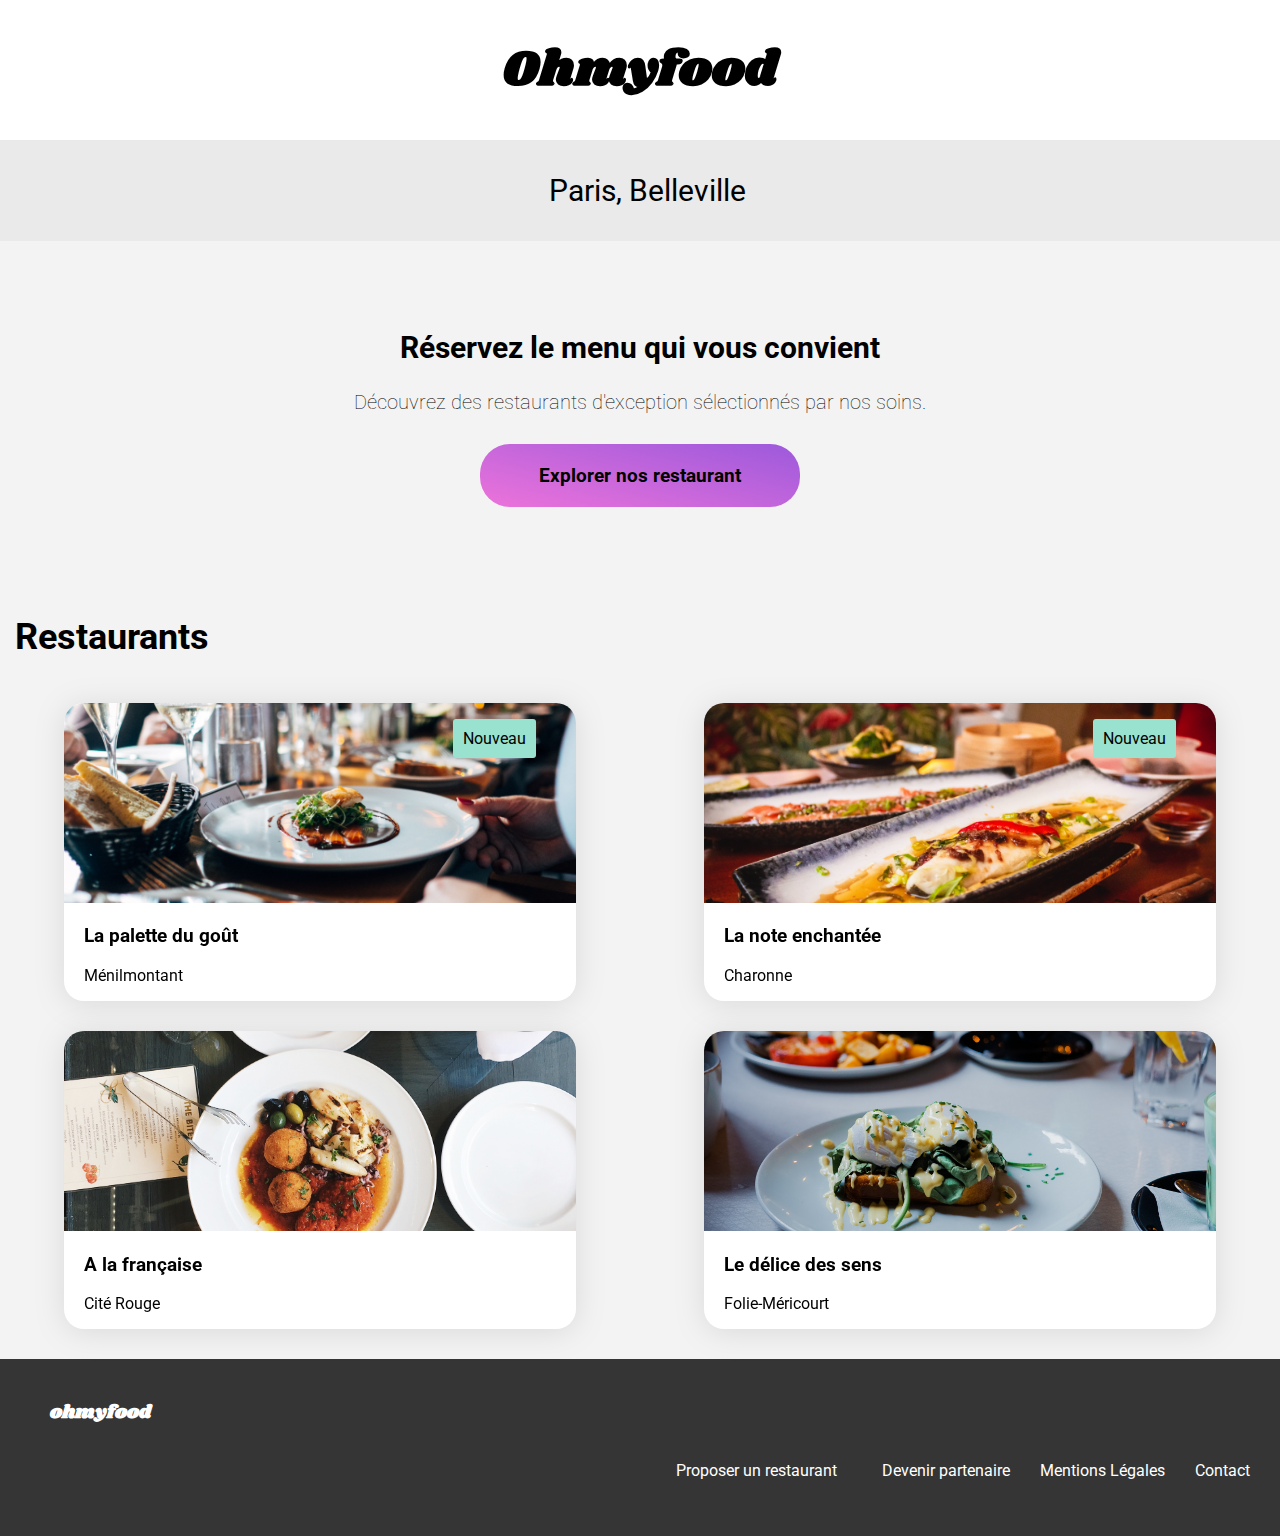
==== index.html @ 59161b6d "Add files via upload" ====
<!DOCTYPE html>
<html lang="en">
<head>
    <meta charset="UTF-8">
    <meta name="viewport" content="width=device-width, initial-scale=1.0">
    <link rel="preconnect" href="https://fonts.googleapis.com">
    <link rel="preconnect" href="https://fonts.gstatic.com" crossorigin>
    <link href="https://fonts.googleapis.com/css2?family=Roboto:ital,wght@0,100;0,300;0,400;0,500;0,700;0,900;1,100;1,300;1,400;1,500;1,700;1,900&display=swap" rel="stylesheet">
    <link rel="stylesheet" href="https://cdnjs.cloudflare.com/ajax/libs/font-awesome/6.5.1/css/all.min.css" integrity="sha512-DTOQO9RWCH3ppGqcWaEA1BIZOC6xxalwEsw9c2QQeAIftl+Vegovlnee1c9QX4TctnWMn13TZye+giMm8e2LwA==" crossorigin="anonymous" referrerpolicy="no-referrer">
    <link rel="stylesheet" href="style.css">
    <title>Ohmyfood</title>
</head>
<body>
    <header>
        
       <a href="#"><h1 class="logo">0hmyfood</h1></a>

        <div class="localisation">
            <p><i class="fa-solid fa-location-dot"></i>Paris, Belleville</p>
        </div>
    </header>

    <main>
        <nav>
            <h2 class="menu__title">Réservez le menu qui vous convient</h2>
            <p class="menu__sous-titre">Découvrez des restaurants d'exception sélectionnés par nos soins.</p>
            <a href="#"><div class="explorer"><a href="">Explorer nos restaurant</div></a>
        </nav>

       <!--  <section class="fonction">

            <div class="fonction__title">
                <h2>Fonctionnement</h2>
            </div>

            <div class="menu__fonction">

            <a href="#">
            <div class="button__fonction">
                <span class="numbers">1</span>
                <div class="icon__fonction"><i class="fa-solid fa-mobile-screen-button"></i></div>
                <div class="fonction__txt">Choisissez un restaurant</div>
            </div>
            </a>
            
            <a href="#">
            <div class="button__fonction">
                <span class="numbers">2</span>
                <span class="icon__fonction"><i class="fa-solid fa-bars"></i></span>
                <div class="fonction__txt">Composez votre menu</div>
            </div>
            </a>
            

            <a href="#">
            <div class="button__fonction">
                <span class="numbers">3</span>
                <div class="icon__fonction"><i class="fa-solid fa-store"></i></div>
                <div class="fonction__txt">Dégustez au restaurant</div>
            </div>
            </a>
            </div>

        </section> -->

        

        <section class="restaurants">
            <div class="resto__bloc">
            <div class="restaurants__title"><h2>Restaurants</h2></div>

            <div class="cards">

                <div class="card__main">
                    <a href="menu_palettes.html">
                    <img src="Images et textes Ohmyfood/images/restaurants/jay-wennington-N_Y88TWmGwA-unsplash.jpg" alt="photo_menu"><p class="new">Nouveau</p>
                
                    <div class="card__txt">
                        <h3>La palette du goût</h3>
                        <p>Ménilmontant</p>
                        <div class="favoris"><a href="#"><i class="fa-regular fa-heart"></i></a></div>
                    </div>
                    </a>
                </div>
            
                <div class="card__main">
                    <a href="menu_note.html">
                    <img src="Images et textes Ohmyfood/images/restaurants/louis-hansel-shotsoflouis-qNBGVyOCY8Q-unsplash.jpg" alt="photo_menu"><p class="new">Nouveau</p>
                
                    <div class="card__txt">
                        <h3>La note enchantée</h3>
                        <p>Charonne</p>
                        <div class="favoris"><a href="#"><i class="fa-regular fa-heart"></i></a></div>
                    </div>
                    </a>
                </div>
                

                <div class="card__main">
                    <a href="menu_fr.html">
                    <img src="Images et textes Ohmyfood/images/restaurants/stil-u2Lp8tXIcjw-unsplash.jpg" alt="photo_menu">
                
                    <div class="card__txt">
                        <h3>A la française</h3>
                        <p>Cité Rouge</p>
                        <div class="favoris"><a href="#"><i class="fa-regular fa-heart"></i></a></div>
                    </div>
                    </a>
                </div>
                

                <div class="card__main">
                    <a href="menu_delice.html">
                    <img src="Images et textes Ohmyfood/images/restaurants/toa-heftiba-DQKerTsQwi0-unsplash.jpg" alt="photo_menu">
                
                    <div class="card__txt">
                        <h3>Le délice des sens</h3>
                        <p>Folie-Méricourt</p>
                        <div class="favoris"><a href="#"><i class="fa-regular fa-heart"></i></a></div>
                    </div>
                    </a>
                
                </div>
                
            </div>
        </div>
        </section>
    </main>

    <footer>
        <div class="ft">
        <div class="logo__footer"><h3>ohmyfood</h3></div>
        <div>

        <div class="footer__txt">
            <p><i class="fa-solid fa-utensils"></i>Proposer un restaurant</p>
            <p><i class="fa-regular fa-handshake"></i>Devenir partenaire</p>
            <p>Mentions Légales</p>
            <p>Contact</p>
        </div>
        </div>
        </div>
    </footer>
    
</body>
</html>
---- style.css ----
/*******General********/
@import url("https://fonts.googleapis.com/css2?family=Roboto:ital,wght@0,100;0,300;0,400;0,500;0,700;0,900;1,100;1,300;1,400;1,500;1,700;1,900&family=Shrikhand&display=swap");
a {
  text-decoration: none;
  color: black;
}

body {
  margin: auto;
  font-family: "Roboto", sans-serif;
  max-width: 1500px;
}

/*******Header********/
.logo {
  text-align: center;
  font-family: "Shrikhand", serif;
  font-size: 50px;
  color: black;
}

.localisation {
  text-align: center;
  padding: 3px;
  background: #EAEAEA;
  font-size: 30px;
  font-family: "Roboto", sans-serif;
}

.localisation i {
  margin-right: 15px;
  font-size: 25px;
}

/*******Main********/
nav {
  background-color: #F3F3F3;
  padding: 5%;
  text-align: center;
}
nav .menu__title {
  font-size: 30px;
}
nav .menu__sous-titre {
  margin-bottom: 30px;
  font-size: 20px;
  font-weight: 100;
}
nav .explorer {
  border-radius: 30px;
  background: linear-gradient(193.33deg, #9356DC -11.44%, #FF79DA 123.93%);
  padding: 20px;
  width: 280px;
  margin: auto;
  color: white;
  font-weight: bold;
  font-size: larger;
}

/*.fonction {
    margin: auto;
    padding-bottom: 5%;
    margin: 0PX 20Px;
}

.fonction__title {
    text-align: start;
    font-size: 24px;
}

.menu__fonction {
    text-align: center;
    display: flex;
    gap: 20px;
    justify-content: center;

}

.button__fonction {
    border-radius: 20px;
    padding: 30px;
    background-color: #F3F3F3;
    margin: 0px 20px;
    box-shadow: 0px 4px 15px 0px #00000026;
    display: flex;
    align-items: center;
}

.icon__fonction {
    margin-right: 20px;
    padding-left: 20px;
    color: rgb(145, 139, 139);
}

.icon__fonction:hover{
    color: $second-color;
}

.fonction__txt {
    font-size: 26px;
    color: black;
    padding: 0px 20px;
    text-wrap: nowrap;
}

.numbers {
    border-radius: 50%;
    background: #9356DC;
    width: 30px;
    height: 30px;
    margin-left: -50px;
    color: $background-color2;
} */
.restaurants {
  background: #F3F3F3;
}
.restaurants .cards {
  display: flex;
  flex-wrap: wrap;
}

.restaurants__title {
  padding: 15px;
  font-size: 24px;
}

.resto_bloc {
  padding: 0px 5%;
}

.new {
  background-color: #99E2D0;
  padding: 10px;
  font-weight: 20px;
  border-radius: 3px;
  position: absolute;
  top: 0px;
  right: 40px;
}

.cards img {
  object-fit: cover;
  height: 200px;
  width: 100%;
  border-top-right-radius: 20px;
  border-top-left-radius: 20px;
}

.card__main {
  background-color: white;
  border-radius: 20px;
  filter: drop-shadow(0px 3px 15px rgba(0, 0, 0, 0.1));
  width: 40%;
  margin: auto;
  margin-bottom: 30px;
}

.card__txt {
  margin-left: 20px;
  display: grid;
  grid-template-columns: 1fr 50px;
}

.favoris {
  margin-top: 40px;
  font-size: 2rem;
}

/*******Footer********/
footer {
  background: #353535;
  padding-top: 10px;
  padding-bottom: 10px;
  color: white;
}

.logo__footer {
  margin-left: 20px;
  width: 60%;
  font-family: "Shrikhand", serif;
}

.footer__txt {
  font-family: "Roboto", sans-serif;
  display: flex;
  justify-content: flex-end;
  gap: 30px;
}

footer i {
  margin-right: 15px;
}

.ft {
  margin: 30px;
}

/**********Pages Menus**********/
.hearder__contain {
  display: flex;
  align-items: center;
  justify-content: space-between;
}

.logo__menus {
  text-align: center;
}

.fa-arrow-left {
  font-size: 50px;
  color: black;
}

.img__background img {
  width: 100%;
  height: 400px;
  object-fit: cover;
}

.menus {
  width: 80%;
  margin: auto;
  background: #F6F6F6;
  border-top-left-radius: 40px;
  border-top-right-radius: 40px;
  transform: translateY(-50px);
}

.first__title {
  padding-top: 20px;
  text-align: center;
  font-family: "Shrikhand", serif;
  text-wrap: nowrap;
}
.first__title .heart {
  margin-left: 20px;
}

.menus__title::after {
  display: block;
  bottom: 20px;
  content: "";
  width: 40px;
  height: 4px;
  background-color: #99E2D0;
}

.menus__title {
  font-weight: 100;
  padding: 0px 10%;
  margin: 20px 0px 25px;
}

.menus__bloc {
  padding: 0px 10%;
  margin-bottom: 50px;
}

.menus__button {
  background: #FFFFFF;
  padding: 0px 10px;
  border-radius: 20px;
  display: flex;
  align-items: center;
  justify-content: space-between;
  margin-bottom: 15px;
  filter: drop-shadow(0px 3px 5px rgba(0, 0, 0, 0.1));
}

.button__txt {
  gap: -5px;
}

.prix {
  margin-left: 10px;
  margin-bottom: -35px;
  font-weight: bold;
}

.command {
  border-radius: 30px;
  background: linear-gradient(193.33deg, #9356DC -11.44%, #FF79DA 123.93%);
  padding: 20px;
  width: 130px;
  margin: auto;
  color: white;
  font-weight: bold;
  font-size: larger;
  text-align: center;
  margin-top: 50px;
}

@media (max-width: 1024px) {
  /*******Header********/
  .localisation i {
    margin-right: 15px;
    font-size: 25px;
  }
  /*******Main********/
  /*.fonction {
      margin: auto;
      padding-bottom: 10%;
      width: 90%;

  }

  .fonction__title {
      text-align: start;
      font-size: 20px;
      padding-bottom: 10px;
  }

  .menu__fonction {
      text-align: center;
      gap: 30px;
      display: flex;
      flex-direction: column;
  }

  .button__fonction {
      border-radius: 20px;
      padding: 20px;
      background-color: #F3F3F3;
      box-shadow: 0px 4px 15px 0px #00000026;
      display: flex;

  }

  .icon__fonction {
      margin-right: 20px;
      padding-left: 20px;
  }

  .fonction__txt {
      font-size: 18px;
      color: black;
      text-wrap: nowrap;
  }

  .numbers {
      border-radius: 50%;
      background: #9356DC;
      width: 30px;
      height: 30px;
      margin-left: -50px;
      color: $background-color2;
  }*/
  /*******Footer********/
}
@media (max-width: 767.98px) {
  /*******Header********/
  .logo {
    text-align: center;
    font-family: "Shrikhand", serif;
    font-size: 40px;
    padding-bottom: 20px;
    color: black;
  }
  .localisation {
    text-align: center;
    padding: 15px;
    background: #EAEAEA;
    filter: drop-shadow(0px 3px 5px rgba(0, 0, 0, 0.1));
    box-shadow: 0px 4px 4px 0px rgba(0, 0, 0, 0.2509803922);
    font-size: larger;
    margin-top: -20px;
    font-family: "Roboto", sans-serif;
  }
  .localisation i {
    margin-right: 10px;
    font-size: 16px;
  }
  /*******Main********/
  main {
    margin: auto;
    font-family: "Roboto", sans-serif;
    background: #F6F6F6;
  }
  nav {
    background-color: #F3F3F3;
    padding: 10%;
    text-align: center;
  }
  nav .menu__title {
    font-size: 30px;
  }
  nav .menu__sous-titre {
    margin-bottom: 30px;
    font-size: 20px;
    font-weight: 100;
  }
  nav .explorer {
    border-radius: 30px;
    background: linear-gradient(193.33deg, #9356DC -11.44%, #FF79DA 123.93%);
    padding: 20px;
    width: 50%;
    margin: auto;
    color: white;
    font-weight: bold;
    font-size: larger;
  }
  /*.fonction {
      margin: auto;
      padding-bottom: 10%;
      width: 90%;

  }

  .fonction__title {
      text-align: start;
      font-size: 24px;
  }

  .menu__fonction {
      text-align: center;
      display: flex;
      flex-direction: column;
      gap: 30px;

  }

  .button__fonction {
      border-radius: 20px;
      padding: 30px;
      background-color: #F3F3F3;
      width: 80%;
      margin: auto;
      box-shadow: 0px 4px 15px 0px #00000026;
      display: flex;
      align-items: center;
  }

  .icon__fonction {
      margin-right: 20px;
      padding-left: 20px;

  }

  .fonction__txt {
      font-size: 23px;
      color: black;
  }

  .numbers {
      border-radius: 50%;
      background: #9356DC;
      width: 30px;
      height: 30px;
      margin-left: -50px;

  }*/
  .restaurants {
    background: #F3F3F3;
  }
  .restaurants__title {
    padding: 15px;
    font-size: 24px;
  }
  .cards img {
    object-fit: cover;
    height: 200px;
    width: 100%;
    border-top-right-radius: 20px;
    border-top-left-radius: 20px;
  }
  .card__main {
    background-color: white;
    border-radius: 20px;
    filter: drop-shadow(0px 3px 15px rgba(0, 0, 0, 0.1));
    width: 90%;
    margin: auto;
    margin-bottom: 30px;
  }
  .card__txt {
    margin-left: 20px;
    display: grid;
    grid-template-columns: 1fr 50px;
  }
  .command {
    padding: 20px;
    width: 100%;
  }
  /*******Footer********/
  footer {
    background: #353535;
    padding-top: 10px;
    padding-bottom: 10px;
    color: white;
  }
  .logo__footer {
    margin-left: 20px;
    width: 60%;
    font-family: "Shrikhand", serif;
  }
  .footer__txt {
    font-family: "Roboto", sans-serif;
    display: flex;
    flex-direction: column;
    gap: inherit;
  }
  footer i {
    margin-right: 15px;
  }
  .ft {
    margin: 30px;
  }
  /**Pages menus version mobile**/
  .hearder__contain {
    display: flex;
    align-items: center;
    justify-content: space-between;
  }
  .logo__menus {
    text-align: center;
  }
  .fa-arrow-left {
    font-size: 50px;
    color: black;
  }
  .img__background img {
    width: 100%;
    height: 400px;
    object-fit: cover;
  }
  .menus {
    width: 100%;
    margin: auto;
    background: #F6F6F6;
    border-top-left-radius: 40px;
    border-top-right-radius: 40px;
    transform: translateY(-50px);
  }
  .first__title {
    padding-top: 20px;
    text-align: center;
    font-family: "Shrikhand", serif;
    text-wrap: nowrap;
  }
  .first__title .heart {
    margin-left: 20px;
  }
  .menus__title::after {
    display: block;
    bottom: 20px;
    content: "";
    width: 40px;
    height: 4px;
    background-color: #99E2D0;
  }
  .menus__title {
    font-weight: 100;
    padding: 0px 10%;
    margin: 20px 0px 25px;
  }
  .menus__bloc {
    padding: 0px 10%;
    margin-bottom: 50px;
  }
  .menus__button {
    background: #FFFFFF;
    padding: 0px 10px;
    border-radius: 20px;
    display: flex;
    align-items: center;
    justify-content: space-between;
    margin-bottom: 15px;
    filter: drop-shadow(0px 3px 5px rgba(0, 0, 0, 0.1));
  }
  .button__txt {
    gap: -5px;
  }
  .prix {
    margin-left: 10px;
    margin-bottom: -35px;
    font-weight: bold;
  }
  .command {
    border-radius: 30px;
    background: linear-gradient(193.33deg, #9356DC -11.44%, #FF79DA 123.93%);
    padding: 20px;
    width: 130px;
    margin: auto;
    color: white;
    font-weight: bold;
    font-size: larger;
    text-align: center;
    margin-top: 50px;
  }
}

/*# sourceMappingURL=style.css.map */
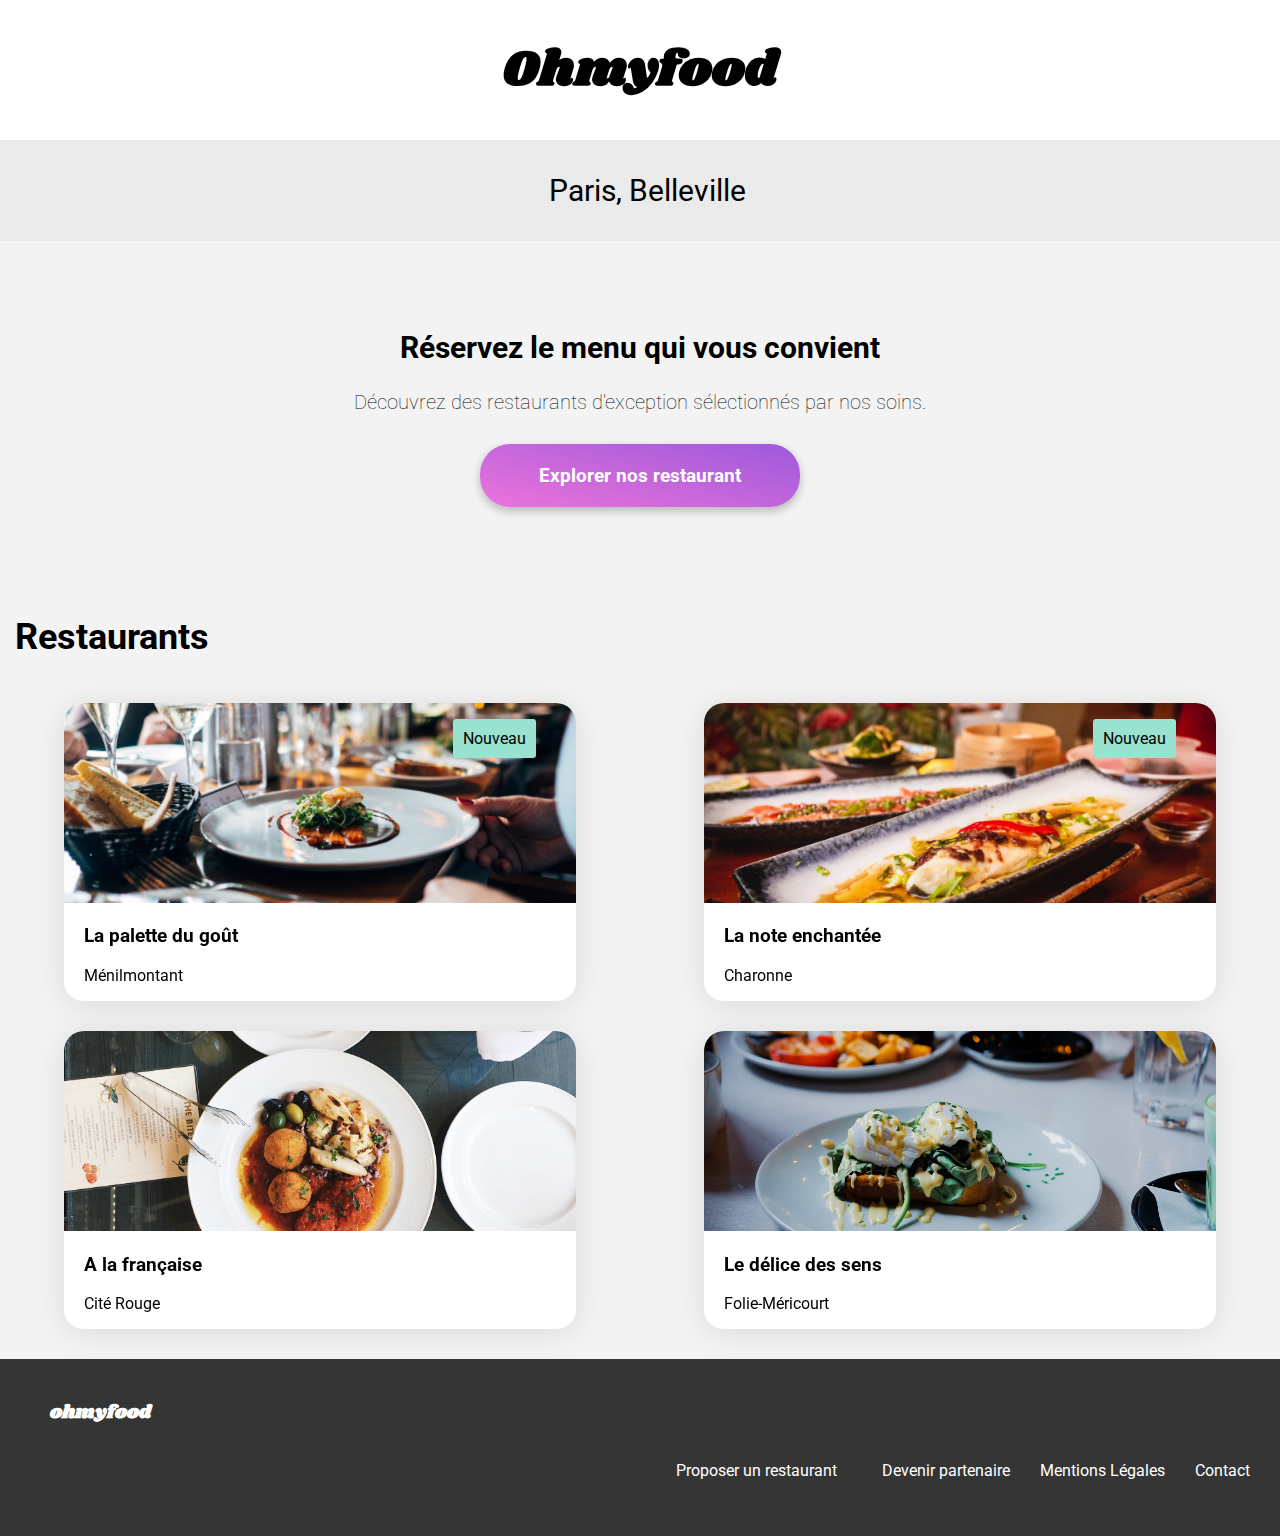
==== commit a7454f2b: "Add files via upload" ====
--- a/index.html
+++ b/index.html
@@ -24,7 +24,7 @@
         <nav>
             <h2 class="menu__title">Réservez le menu qui vous convient</h2>
             <p class="menu__sous-titre">Découvrez des restaurants d'exception sélectionnés par nos soins.</p>
-            <a href="#"><div class="explorer"><a href="">Explorer nos restaurant</div></a>
+            <a href="#"><div class="explorer">Explorer nos restaurant</div></a>
         </nav>
 
        <!--  <section class="fonction">
--- a/style.css
+++ b/style.css
@@ -55,6 +55,7 @@
   color: white;
   font-weight: bold;
   font-size: larger;
+  box-shadow: 0px 4px 10px 0px rgba(0, 0, 0, 0.2509803922);
 }
 
 /*.fonction {
@@ -196,14 +197,14 @@
 }
 
 /**********Pages Menus**********/
-.hearder__contain {
+.header__contain {
   display: flex;
   align-items: center;
-  justify-content: space-between;
+  justify-content: center;
 }
 
 .logo__menus {
-  text-align: center;
+  font-family: "Shrikhand";
 }
 
 .fa-arrow-left {
@@ -393,11 +394,12 @@
     border-radius: 30px;
     background: linear-gradient(193.33deg, #9356DC -11.44%, #FF79DA 123.93%);
     padding: 20px;
-    width: 50%;
+    width: auto;
     margin: auto;
     color: white;
     font-weight: bold;
-    font-size: larger;
+    font-size: 20px;
+    text-wrap: nowrap;
   }
   /*.fonction {
       margin: auto;
@@ -505,13 +507,10 @@
     margin: 30px;
   }
   /**Pages menus version mobile**/
-  .hearder__contain {
+  .header__contain {
     display: flex;
     align-items: center;
-    justify-content: space-between;
-  }
-  .logo__menus {
-    text-align: center;
+    justify-content: center;
   }
   .fa-arrow-left {
     font-size: 50px;
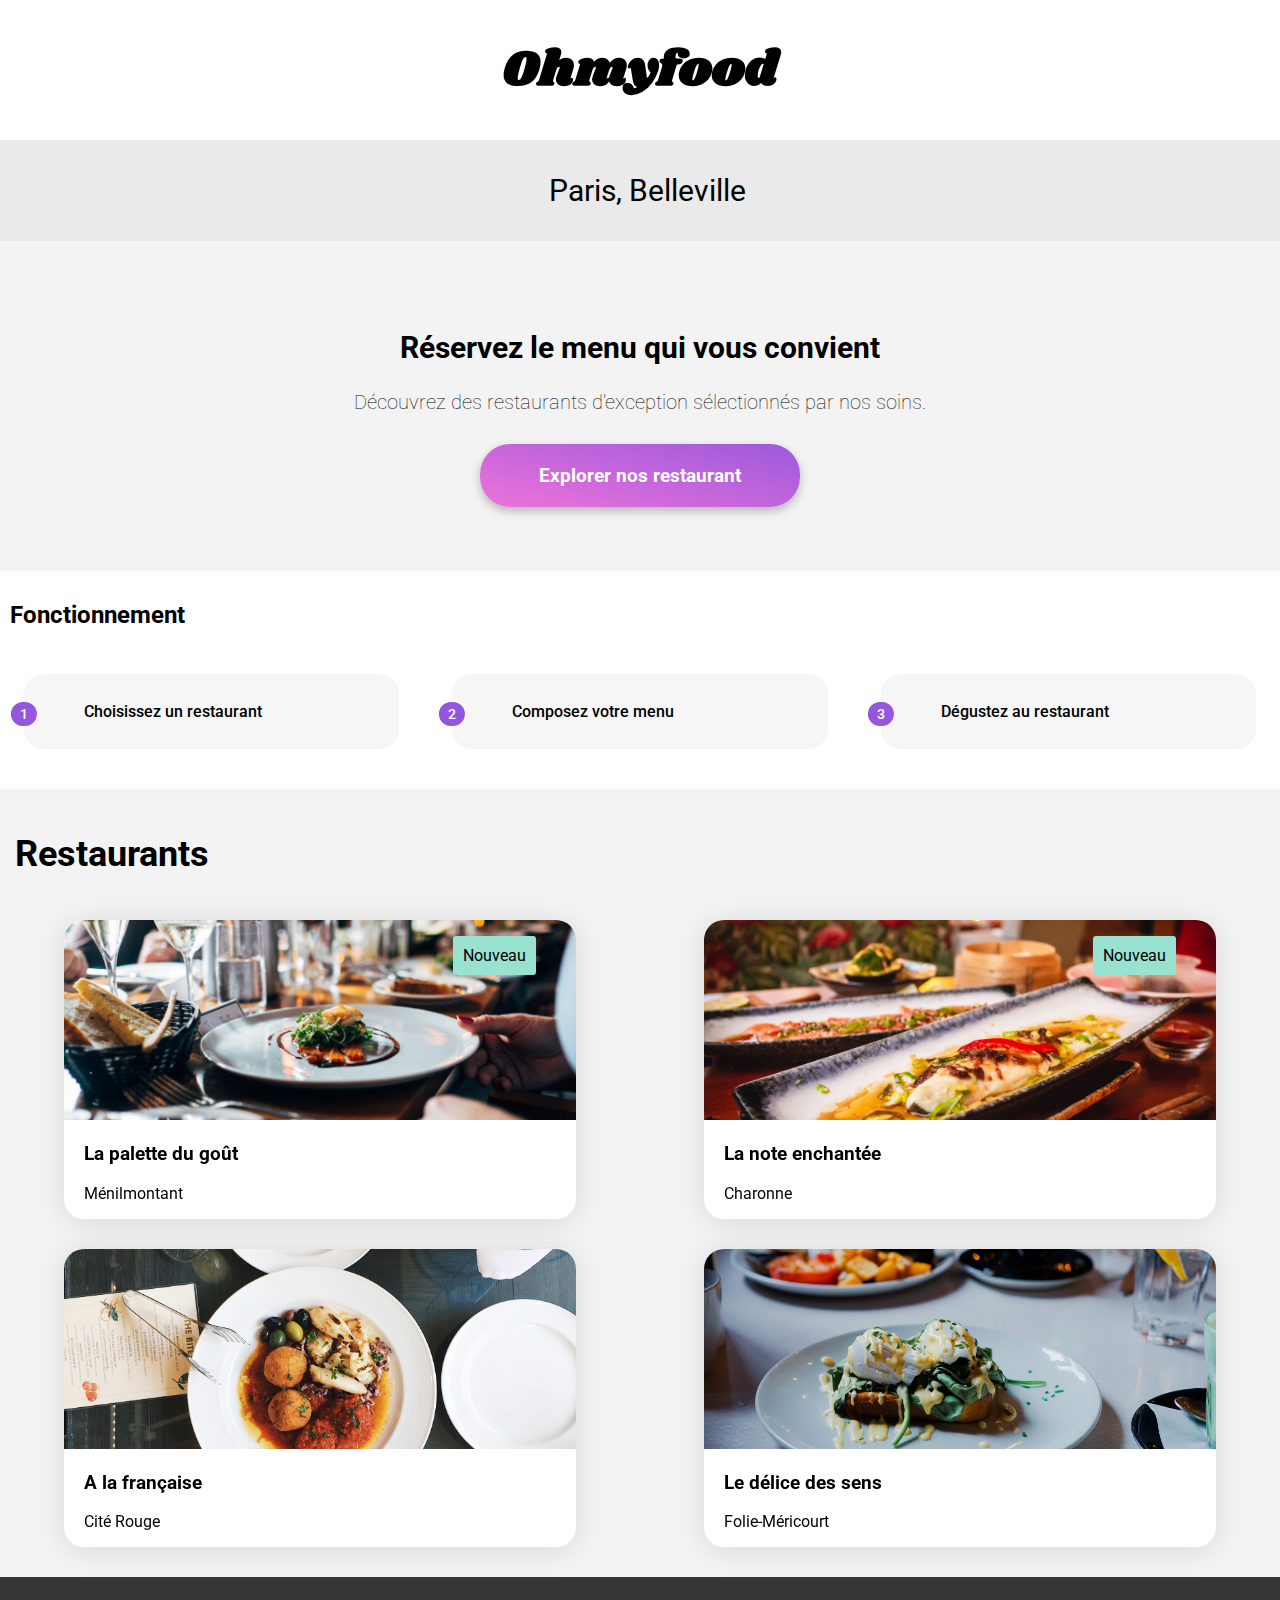
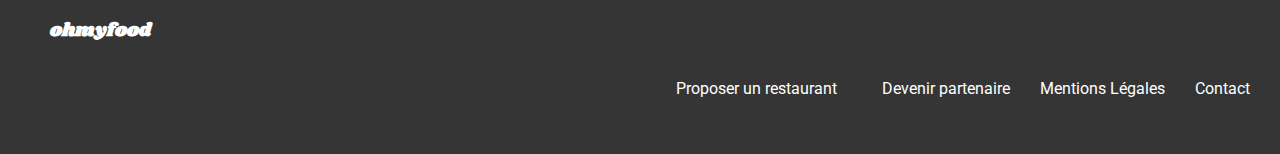
==== commit 4412edc5: "Add files via upload" ====
--- a/index.html
+++ b/index.html
@@ -11,6 +11,9 @@
     <title>Ohmyfood</title>
 </head>
 <body>
+
+    <div class="loader__container loader--hidden"></div> 
+
     <header>
         
        <a href="#"><h1 class="logo">0hmyfood</h1></a>
@@ -27,41 +30,29 @@
             <a href="#"><div class="explorer">Explorer nos restaurant</div></a>
         </nav>
 
-       <!--  <section class="fonction">
-
-            <div class="fonction__title">
-                <h2>Fonctionnement</h2>
+        <section class="fonctionnement">
+            <div class="fonction__container">
+            <h2>Fonctionnement</h2>
+            <ul class="fonction__menus">
+            <li class="fonction__menu">
+            <span class="fonction__number">1</span>
+            <i class="fas fa-mobile-alt fonction__icon"></i>
+            <span>Choisissez un restaurant</span>
+            </li>
+            <li class="fonction__menu">
+            <span class="fonction__number">2</span>
+            <i class="fas fa-list fonction__icon"></i>
+            <span>Composez votre menu</span>
+            </li>
+            <li class="fonction__menu">
+            <span class="fonction__number">3</span>
+            <i class="fas fa-store fonction__icon"></i>
+            <span>Dégustez au restaurant</span>
+            </li>
+            </ul>
             </div>
-
-            <div class="menu__fonction">
-
-            <a href="#">
-            <div class="button__fonction">
-                <span class="numbers">1</span>
-                <div class="icon__fonction"><i class="fa-solid fa-mobile-screen-button"></i></div>
-                <div class="fonction__txt">Choisissez un restaurant</div>
-            </div>
-            </a>
-            
-            <a href="#">
-            <div class="button__fonction">
-                <span class="numbers">2</span>
-                <span class="icon__fonction"><i class="fa-solid fa-bars"></i></span>
-                <div class="fonction__txt">Composez votre menu</div>
-            </div>
-            </a>
-            
-
-            <a href="#">
-            <div class="button__fonction">
-                <span class="numbers">3</span>
-                <div class="icon__fonction"><i class="fa-solid fa-store"></i></div>
-                <div class="fonction__txt">Dégustez au restaurant</div>
-            </div>
-            </a>
-            </div>
-
-        </section> -->
+            </section>
+         
 
         
 
@@ -78,7 +69,7 @@
                     <div class="card__txt">
                         <h3>La palette du goût</h3>
                         <p>Ménilmontant</p>
-                        <div class="favoris"><a href="#"><i class="fa-regular fa-heart"></i></a></div>
+                        <div class="favoris"><a href="#"><i class="fa-regular fa-heart "></i><i class="fa-solid fa-heart"></i></a></div>
                     </div>
                     </a>
                 </div>
@@ -90,7 +81,7 @@
                     <div class="card__txt">
                         <h3>La note enchantée</h3>
                         <p>Charonne</p>
-                        <div class="favoris"><a href="#"><i class="fa-regular fa-heart"></i></a></div>
+                        <div class="favoris"><a href="#"><i class="fa-regular fa-heart"></i><i class="fa-solid fa-heart"></i></a></div>
                     </div>
                     </a>
                 </div>
@@ -103,7 +94,7 @@
                     <div class="card__txt">
                         <h3>A la française</h3>
                         <p>Cité Rouge</p>
-                        <div class="favoris"><a href="#"><i class="fa-regular fa-heart"></i></a></div>
+                        <div class="favoris"><a href="#"><i class="fa-regular fa-heart"></i><i class="fa-solid fa-heart"></i></a></div>
                     </div>
                     </a>
                 </div>
@@ -116,7 +107,7 @@
                     <div class="card__txt">
                         <h3>Le délice des sens</h3>
                         <p>Folie-Méricourt</p>
-                        <div class="favoris"><a href="#"><i class="fa-regular fa-heart"></i></a></div>
+                        <div class="favoris"><a href="#"><i class="fa-regular fa-heart"></i><i class="fa-solid fa-heart"></i></a></div>
                     </div>
                     </a>
                 
--- a/style.css
+++ b/style.css
@@ -9,6 +9,7 @@
   margin: auto;
   font-family: "Roboto", sans-serif;
   max-width: 1500px;
+  min-width: 320Px;
 }
 
 /*******Header********/
@@ -58,60 +59,52 @@
   box-shadow: 0px 4px 10px 0px rgba(0, 0, 0, 0.2509803922);
 }
 
-/*.fonction {
-    margin: auto;
-    padding-bottom: 5%;
-    margin: 0PX 20Px;
-}
-
-.fonction__title {
-    text-align: start;
-    font-size: 24px;
-}
-
-.menu__fonction {
-    text-align: center;
-    display: flex;
-    gap: 20px;
-    justify-content: center;
-
-}
-
-.button__fonction {
-    border-radius: 20px;
-    padding: 30px;
-    background-color: #F3F3F3;
-    margin: 0px 20px;
-    box-shadow: 0px 4px 15px 0px #00000026;
-    display: flex;
-    align-items: center;
-}
-
-.icon__fonction {
-    margin-right: 20px;
-    padding-left: 20px;
-    color: rgb(145, 139, 139);
-}
-
-.icon__fonction:hover{
-    color: $second-color;
-}
-
-.fonction__txt {
-    font-size: 26px;
-    color: black;
-    padding: 0px 20px;
-    text-wrap: nowrap;
-}
-
-.numbers {
-    border-radius: 50%;
-    background: #9356DC;
-    width: 30px;
-    height: 30px;
-    margin-left: -50px;
-    color: $background-color2;
-} */
+.fonctionnement {
+  padding: 10px;
+}
+
+.fonction__icon {
+  color: #7e7e7e;
+  font-size: 20px;
+  margin-right: 25px;
+}
+
+.fonction__container {
+  margin: auto;
+  max-width: 1440px;
+}
+
+.fonction__menus {
+  list-style: none;
+  padding: 25px 0 0 0;
+  margin: 0;
+  display: flex;
+  flex-direction: row;
+  justify-content: space-between;
+  gap: 25px;
+  margin-bottom: 30px;
+}
+
+.fonction__number {
+  background-color: #9356dc;
+  color: #fff;
+  font-size: 14px;
+  position: absolute;
+  padding: 4px 9px 4px 9px;
+  border-radius: 50px;
+  transform: translateX(-185%);
+}
+
+.fonction__menu {
+  background-color: #f6f6f6;
+  border-radius: 20px;
+  font-weight: 500;
+  padding: 28px 35px;
+  width: 100%;
+  display: flex;
+  margin: 0px 14px;
+}
+
 .restaurants {
   background: #F3F3F3;
 }
@@ -162,9 +155,24 @@
   grid-template-columns: 1fr 50px;
 }
 
-.favoris {
+.favoris i {
+  position: absolute;
   margin-top: 40px;
   font-size: 2rem;
+}
+.favoris .fa-solid {
+  color: transparent;
+  background-image: linear-gradient(0deg, #9356dc, #ff79da);
+  -webkit-background-clip: text;
+  opacity: 0;
+  transition: all 350ms ease-in-out;
+}
+.favoris .fa-solid:hover {
+  opacity: 1;
+  transform: scale(1.2);
+}
+.favoris .fa-regular:hover {
+  color: transparent;
 }
 
 /*******Footer********/
@@ -197,19 +205,27 @@
 }
 
 /**********Pages Menus**********/
-.header__contain {
+.header {
+  height: 63px;
+  background-color: #fff;
   display: flex;
+  justify-content: center;
   align-items: center;
-  justify-content: center;
-}
-
-.logo__menus {
-  font-family: "Shrikhand";
-}
-
-.fa-arrow-left {
-  font-size: 50px;
-  color: black;
+  position: relative;
+}
+
+.header__arrow {
+  position: absolute;
+  color: #353535;
+  font-size: 18px;
+  left: 25px;
+}
+
+.header__logo {
+  font-family: "Shrikhand", cursive;
+  font-size: 30px;
+  text-decoration: none;
+  color: #101010;
 }
 
 .img__background img {
@@ -233,8 +249,25 @@
   font-family: "Shrikhand", serif;
   text-wrap: nowrap;
 }
-.first__title .heart {
+
+.heart i {
+  position: absolute;
+  font-size: 2rem;
   margin-left: 20px;
+}
+.heart .fa-solid {
+  color: transparent;
+  background-image: linear-gradient(0deg, #9356dc, #ff79da);
+  -webkit-background-clip: text;
+  opacity: 0;
+  transition: all 350ms ease-in-out;
+}
+.heart .fa-solid:hover {
+  opacity: 1;
+  transform: scale(1.2);
+}
+.heart .fa-regular:hover {
+  color: transparent;
 }
 
 .menus__title::after {
@@ -278,9 +311,24 @@
   font-weight: bold;
 }
 
+.menu__check {
+  background-color: #99E2D0;
+  transition: margin-right 0.5s;
+  width: 3rem;
+  margin-right: -5.5rem;
+  height: 4rem;
+  border-top-right-radius: 20px;
+  border-bottom-right-radius: 20px;
+  padding: 13px;
+}
+.menu__check .fa-circle-check {
+  color: #FFFFFF;
+}
+
 .command {
   border-radius: 30px;
   background: linear-gradient(193.33deg, #9356DC -11.44%, #FF79DA 123.93%);
+  box-shadow: 0.25rem 0.25rem 10px rgba(0, 0, 0, 0.25);
   padding: 20px;
   width: 130px;
   margin: auto;
@@ -291,63 +339,6 @@
   margin-top: 50px;
 }
 
-@media (max-width: 1024px) {
-  /*******Header********/
-  .localisation i {
-    margin-right: 15px;
-    font-size: 25px;
-  }
-  /*******Main********/
-  /*.fonction {
-      margin: auto;
-      padding-bottom: 10%;
-      width: 90%;
-
-  }
-
-  .fonction__title {
-      text-align: start;
-      font-size: 20px;
-      padding-bottom: 10px;
-  }
-
-  .menu__fonction {
-      text-align: center;
-      gap: 30px;
-      display: flex;
-      flex-direction: column;
-  }
-
-  .button__fonction {
-      border-radius: 20px;
-      padding: 20px;
-      background-color: #F3F3F3;
-      box-shadow: 0px 4px 15px 0px #00000026;
-      display: flex;
-
-  }
-
-  .icon__fonction {
-      margin-right: 20px;
-      padding-left: 20px;
-  }
-
-  .fonction__txt {
-      font-size: 18px;
-      color: black;
-      text-wrap: nowrap;
-  }
-
-  .numbers {
-      border-radius: 50%;
-      background: #9356DC;
-      width: 30px;
-      height: 30px;
-      margin-left: -50px;
-      color: $background-color2;
-  }*/
-  /*******Footer********/
-}
 @media (max-width: 767.98px) {
   /*******Header********/
   .logo {
@@ -393,6 +384,7 @@
   nav .explorer {
     border-radius: 30px;
     background: linear-gradient(193.33deg, #9356DC -11.44%, #FF79DA 123.93%);
+    box-shadow: 0.25rem 0.25rem 10px rgba(0, 0, 0, 0.25);
     padding: 20px;
     width: auto;
     margin: auto;
@@ -401,56 +393,38 @@
     font-size: 20px;
     text-wrap: nowrap;
   }
-  /*.fonction {
-      margin: auto;
-      padding-bottom: 10%;
-      width: 90%;
-
-  }
-
-  .fonction__title {
-      text-align: start;
-      font-size: 24px;
-  }
-
-  .menu__fonction {
-      text-align: center;
-      display: flex;
-      flex-direction: column;
-      gap: 30px;
-
-  }
-
-  .button__fonction {
-      border-radius: 20px;
-      padding: 30px;
-      background-color: #F3F3F3;
-      width: 80%;
-      margin: auto;
-      box-shadow: 0px 4px 15px 0px #00000026;
-      display: flex;
-      align-items: center;
-  }
-
-  .icon__fonction {
-      margin-right: 20px;
-      padding-left: 20px;
-
-  }
-
-  .fonction__txt {
-      font-size: 23px;
-      color: black;
-  }
-
-  .numbers {
-      border-radius: 50%;
-      background: #9356DC;
-      width: 30px;
-      height: 30px;
-      margin-left: -50px;
-
-  }*/
+  .fonction__menus {
+    flex-direction: column;
+    margin-bottom: 30px;
+  }
+  .fonction__menu {
+    width: auto;
+    margin: 0 0 0 14px;
+  }
+  .fonctionnement {
+    padding: 20px;
+    background-color: #FFFFFF;
+  }
+  .fonction__icon {
+    color: #7e7e7e;
+    font-size: 20px;
+    margin-right: 25px;
+  }
+  .fonction__container {
+    margin: auto;
+    max-width: 1440px;
+  }
+  .fonction__number {
+    background-color: #9356dc;
+    color: #fff;
+    font-size: 14px;
+    position: absolute;
+    padding: 4px 9px 4px 9px;
+    border-radius: 50px;
+    -webkit-transform: translateX(-185%);
+    -ms-transform: translateX(-185%);
+    transform: translateX(-185%);
+  }
   .restaurants {
     background: #F3F3F3;
   }
@@ -478,6 +452,23 @@
     display: grid;
     grid-template-columns: 1fr 50px;
   }
+  .favoris i {
+    position: absolute;
+  }
+  .favoris .fa-solid {
+    color: transparent;
+    background-image: linear-gradient(0deg, #9356dc, #ff79da);
+    -webkit-background-clip: text;
+    opacity: 0;
+    transition: all 350ms ease-in-out;
+  }
+  .favoris .fa-solid:hover {
+    opacity: 1;
+    transform: scale(1.2);
+  }
+  .favoris .fa-regular:hover {
+    color: transparent;
+  }
   .command {
     padding: 20px;
     width: 100%;
@@ -507,14 +498,25 @@
     margin: 30px;
   }
   /**Pages menus version mobile**/
-  .header__contain {
+  .header {
+    height: 63px;
+    background-color: #fff;
     display: flex;
+    justify-content: center;
     align-items: center;
-    justify-content: center;
-  }
-  .fa-arrow-left {
-    font-size: 50px;
-    color: black;
+    position: relative;
+  }
+  .header__arrow {
+    position: absolute;
+    color: #353535;
+    font-size: 18px;
+    left: 25px;
+  }
+  .header__logo {
+    font-family: "Shrikhand", cursive;
+    font-size: 30px;
+    text-decoration: none;
+    color: #101010;
   }
   .img__background img {
     width: 100%;
@@ -530,13 +532,28 @@
     transform: translateY(-50px);
   }
   .first__title {
-    padding-top: 20px;
-    text-align: center;
-    font-family: "Shrikhand", serif;
+    display: flex;
+    margin-left: 5%;
     text-wrap: nowrap;
   }
-  .first__title .heart {
+  .heart i {
+    position: absolute;
+    font-size: 2rem;
     margin-left: 20px;
+  }
+  .heart .fa-solid {
+    color: transparent;
+    background-image: linear-gradient(0deg, #9356dc, #ff79da);
+    -webkit-background-clip: text;
+    opacity: 0;
+    transition: all 350ms ease-in-out;
+  }
+  .heart .fa-solid:hover {
+    opacity: 1;
+    transform: scale(1.2);
+  }
+  .heart .fa-regular:hover {
+    color: transparent;
   }
   .menus__title::after {
     display: block;
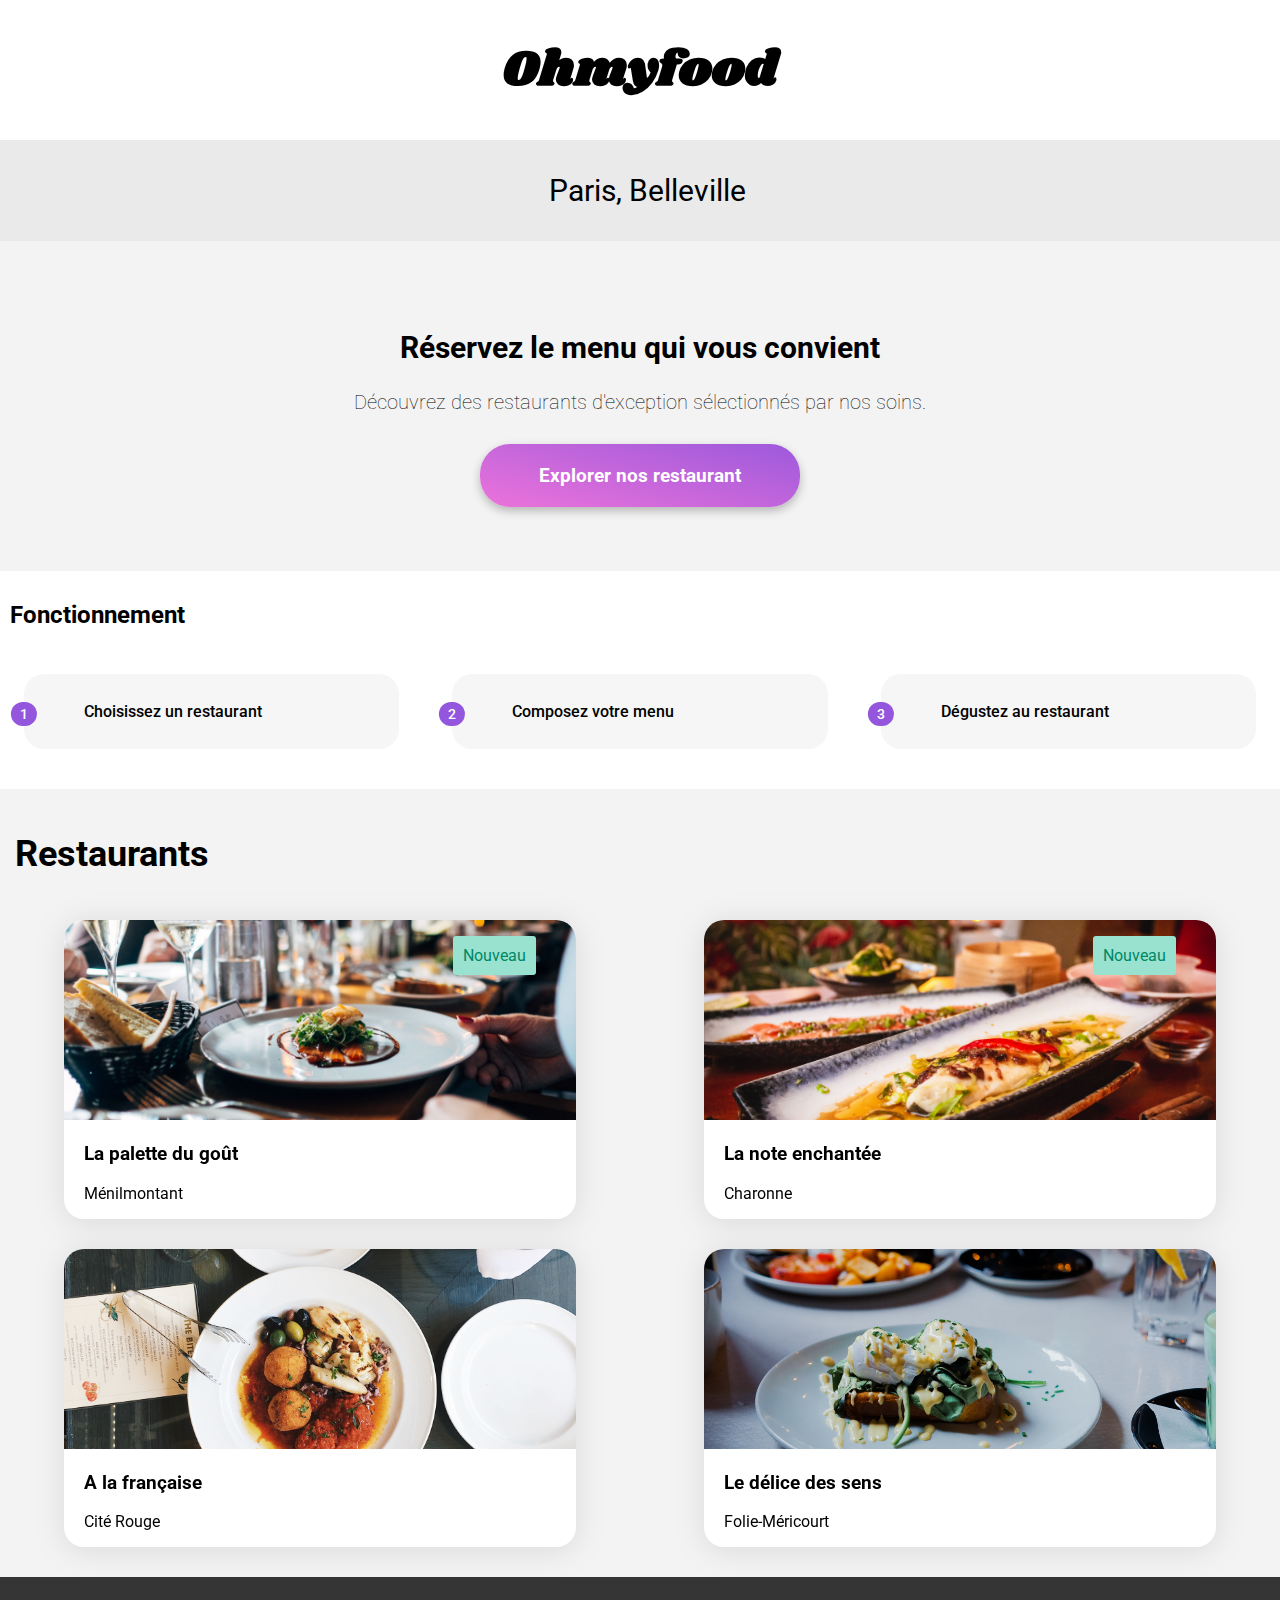
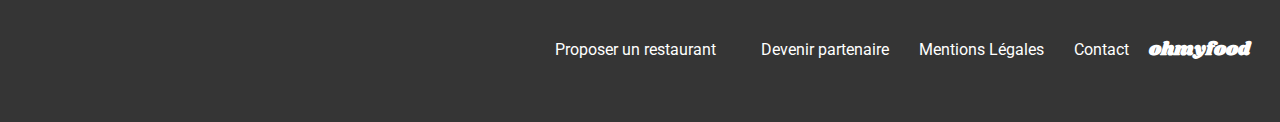
==== commit 7e8721f4: "Add files via upload" ====
--- a/index.html
+++ b/index.html
@@ -12,7 +12,9 @@
 </head>
 <body>
 
-    <div class="loader__container loader--hidden"></div> 
+     <div class="loader-container">
+        <div class="loader"></div>
+       </div> 
 
     <header>
         
--- a/style.css
+++ b/style.css
@@ -1,5 +1,67 @@
 /*******General********/
 @import url("https://fonts.googleapis.com/css2?family=Roboto:ital,wght@0,100;0,300;0,400;0,500;0,700;0,900;1,100;1,300;1,400;1,500;1,700;1,900&family=Shrikhand&display=swap");
+/* *,
+::before,
+::after {
+    box-sizing: border-box;
+    margin: auto;
+    padding: auto;
+} */
+/*.loader-container {
+    background: rgba(255, 255, 255, .95);
+    border-radius: 5px;
+    position: fixed;
+    z-index: 1;
+    width: 100%;
+    height: 100%;
+    display: flex;
+    justify-content: center;
+    align-items: center;
+}
+
+.loader {
+    display: block;
+    position: relative;
+    width: 250px;
+    height: 250px;
+    border-radius: 50%;
+    border: 7px solid transparent;
+    border-top-color: $thrid-color;
+
+}
+
+.loader::before, .loader::after {
+    content: "";
+    position: absolute;
+    border-radius: 50%;
+    border: 7px solid transparent;
+}
+
+.loader::before {
+    top: 10px;
+    left: 10px;
+    right: 10px;
+    bottom: 10px;
+    border-top-color: rgb(224, 137, 202);
+    animation: spin 3s linear infinite;
+}
+
+.loader::after {
+    top: 25px;
+    left: 25px;
+    right: 25px;
+    bottom: 25px;
+    border-top-color: $second-color;
+    animation: spin 1.5s linear infinite; 
+}
+
+@keyframes spin {
+    0% {
+        transform: rotate(0deg);
+    }
+    100% {transform: rotate(360deg);}
+}
+*/
 a {
   text-decoration: none;
   color: black;
@@ -58,6 +120,10 @@
   font-size: larger;
   box-shadow: 0px 4px 10px 0px rgba(0, 0, 0, 0.2509803922);
 }
+nav .explorer:hover {
+  padding: 22px;
+  width: 287px;
+}
 
 .fonctionnement {
   padding: 10px;
@@ -68,10 +134,14 @@
   font-size: 20px;
   margin-right: 25px;
 }
+.fonction__icon:hover {
+  color: #9356DC;
+}
 
 .fonction__container {
   margin: auto;
   max-width: 1440px;
+  /*padding: 0px 10%;*/
 }
 
 .fonction__menus {
@@ -124,6 +194,7 @@
 
 .new {
   background-color: #99E2D0;
+  color: #008766;
   padding: 10px;
   font-weight: 20px;
   border-radius: 3px;
@@ -185,7 +256,6 @@
 
 .logo__footer {
   margin-left: 20px;
-  width: 60%;
   font-family: "Shrikhand", serif;
 }
 
@@ -202,6 +272,11 @@
 
 .ft {
   margin: 30px;
+  margin: 30px;
+  display: flex;
+  align-items: center;
+  flex-direction: row-reverse;
+  text-wrap: nowrap;
 }
 
 /**********Pages Menus**********/
@@ -290,39 +365,46 @@
   margin-bottom: 50px;
 }
 
-.menus__button {
-  background: #FFFFFF;
-  padding: 0px 10px;
-  border-radius: 20px;
+.menus-content {
+  display: flex;
+  justify-content: space-between;
+  align-items: center;
+  border-radius: 15px;
+  background-color: #FFFFFF;
+  overflow: hidden;
+  margin-bottom: 10px;
+}
+
+.text-content {
+  padding-left: 7px;
+}
+
+.prix {
   display: flex;
   align-items: center;
-  justify-content: space-between;
-  margin-bottom: 15px;
-  filter: drop-shadow(0px 3px 5px rgba(0, 0, 0, 0.1));
-}
-
-.button__txt {
-  gap: -5px;
-}
-
-.prix {
-  margin-left: 10px;
-  margin-bottom: -35px;
+  transform: translateX(98px);
+  transition: all 1s;
   font-weight: bold;
 }
-
-.menu__check {
+.prix:hover {
+  transform: translateX(0px);
+}
+.prix p {
+  margin-right: 10px;
+}
+.prix span {
+  border-radius: 0 15px 15px 0;
   background-color: #99E2D0;
-  transition: margin-right 0.5s;
-  width: 3rem;
-  margin-right: -5.5rem;
-  height: 4rem;
-  border-top-right-radius: 20px;
-  border-bottom-right-radius: 20px;
-  padding: 13px;
-}
-.menu__check .fa-circle-check {
+  padding: 35px;
+}
+
+.fa-circle-check {
   color: #FFFFFF;
+  font-size: 1.5rem;
+  transition: all 1s;
+}
+.fa-circle-check:hover {
+  transform: rotate(2turn);
 }
 
 .command {
@@ -332,11 +414,15 @@
   padding: 20px;
   width: 130px;
   margin: auto;
-  color: white;
+  color: #FFFFFF;
   font-weight: bold;
   font-size: larger;
   text-align: center;
   margin-top: 50px;
+}
+.command:hover {
+  width: 132px;
+  padding: 22px;
 }
 
 @media (max-width: 767.98px) {
@@ -347,6 +433,7 @@
     font-size: 40px;
     padding-bottom: 20px;
     color: black;
+    box-shadow: 0px 4px 4px 0px rgba(0, 0, 0, 0.2509803922);
   }
   .localisation {
     text-align: center;
@@ -393,6 +480,9 @@
     font-size: 20px;
     text-wrap: nowrap;
   }
+  nav .explorer:hover {
+    width: inherit;
+  }
   .fonction__menus {
     flex-direction: column;
     margin-bottom: 30px;
@@ -409,6 +499,9 @@
     color: #7e7e7e;
     font-size: 20px;
     margin-right: 25px;
+  }
+  .fonction__icon:hover {
+    color: #9356DC;
   }
   .fonction__container {
     margin: auto;
@@ -495,7 +588,9 @@
     margin-right: 15px;
   }
   .ft {
-    margin: 30px;
+    align-items: inherit;
+    display: flex;
+    flex-direction: column;
   }
   /**Pages menus version mobile**/
   .header {
@@ -572,23 +667,44 @@
     padding: 0px 10%;
     margin-bottom: 50px;
   }
-  .menus__button {
-    background: #FFFFFF;
-    padding: 0px 10px;
-    border-radius: 20px;
+  .menus-content {
+    display: flex;
+    justify-content: space-between;
+    align-items: center;
+    border-radius: 15px;
+    background-color: #FFFFFF;
+    overflow: hidden;
+    margin-bottom: 10px;
+  }
+  .text-content {
+    padding-left: 7px;
+  }
+  .prix {
     display: flex;
     align-items: center;
-    justify-content: space-between;
-    margin-bottom: 15px;
-    filter: drop-shadow(0px 3px 5px rgba(0, 0, 0, 0.1));
-  }
-  .button__txt {
-    gap: -5px;
-  }
-  .prix {
-    margin-left: 10px;
-    margin-bottom: -35px;
+    transform: translateX(98px);
+    transition: all 1s;
     font-weight: bold;
+    text-wrap: nowrap;
+  }
+  .prix:hover {
+    transform: translateX(0px);
+  }
+  .prix p {
+    margin-right: 10px;
+  }
+  .prix span {
+    border-radius: 0 15px 15px 0;
+    background-color: #99E2D0;
+    padding: 35px;
+  }
+  .fa-circle-check {
+    color: #FFFFFF;
+    font-size: 1.5rem;
+    transition: all 1s;
+  }
+  .fa-circle-check:hover {
+    transform: rotate(2turn);
   }
   .command {
     border-radius: 30px;
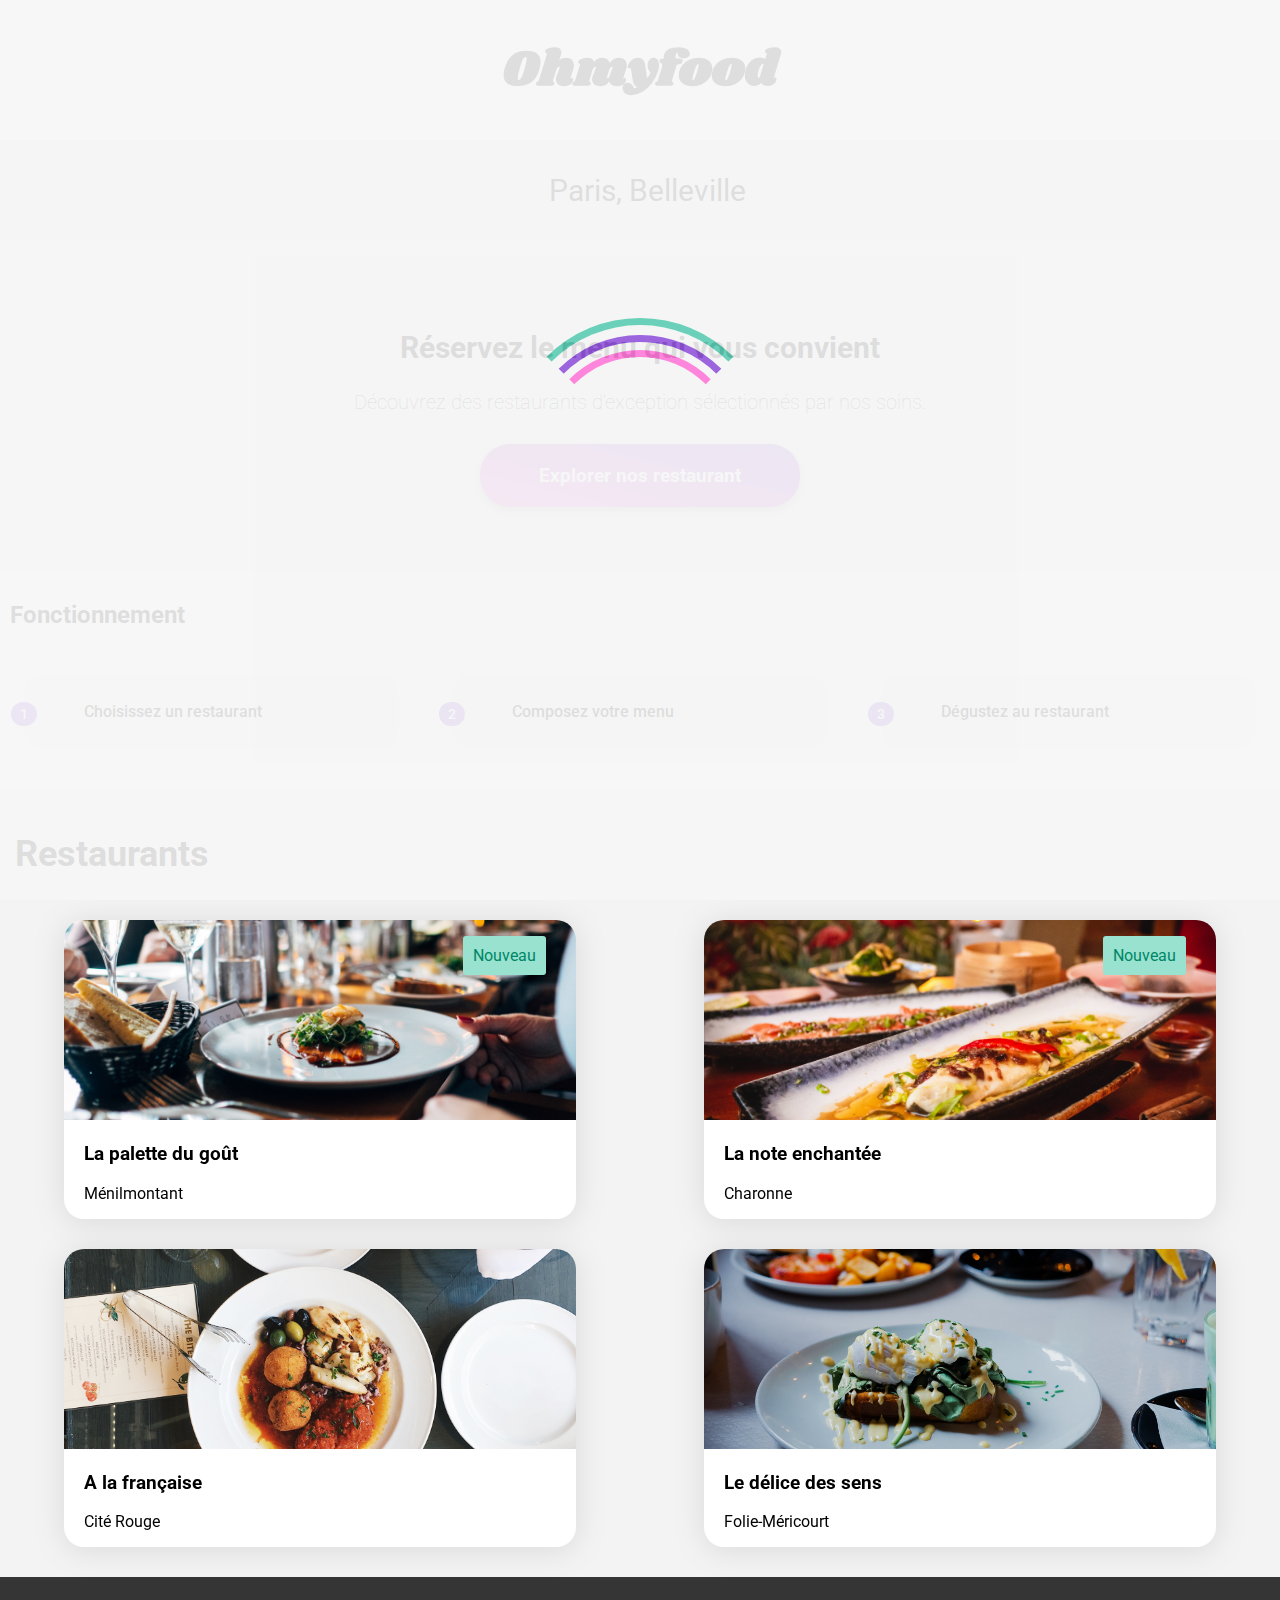
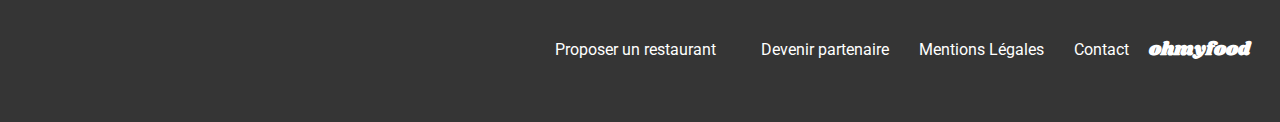
==== commit 8d4ee925: "Add files via upload" ====
--- a/index.html
+++ b/index.html
@@ -12,9 +12,9 @@
 </head>
 <body>
 
-     <div class="loader-container">
-        <div class="loader"></div>
-       </div> 
+    <div class="loader">
+        <div class="loader-content"></div>
+    </div>
 
     <header>
         
--- a/style.css
+++ b/style.css
@@ -1,67 +1,66 @@
 /*******General********/
 @import url("https://fonts.googleapis.com/css2?family=Roboto:ital,wght@0,100;0,300;0,400;0,500;0,700;0,900;1,100;1,300;1,400;1,500;1,700;1,900&family=Shrikhand&display=swap");
-/* *,
-::before,
-::after {
-    box-sizing: border-box;
-    margin: auto;
-    padding: auto;
-} */
-/*.loader-container {
-    background: rgba(255, 255, 255, .95);
-    border-radius: 5px;
-    position: fixed;
-    z-index: 1;
-    width: 100%;
-    height: 100%;
-    display: flex;
-    justify-content: center;
-    align-items: center;
-}
-
 .loader {
-    display: block;
-    position: relative;
-    width: 250px;
-    height: 250px;
-    border-radius: 50%;
-    border: 7px solid transparent;
-    border-top-color: $thrid-color;
-
-}
-
-.loader::before, .loader::after {
-    content: "";
-    position: absolute;
-    border-radius: 50%;
-    border: 7px solid transparent;
-}
-
-.loader::before {
-    top: 10px;
-    left: 10px;
-    right: 10px;
-    bottom: 10px;
-    border-top-color: rgb(224, 137, 202);
-    animation: spin 3s linear infinite;
-}
-
-.loader::after {
-    top: 25px;
-    left: 25px;
-    right: 25px;
-    bottom: 25px;
-    border-top-color: $second-color;
-    animation: spin 1.5s linear infinite; 
+  background-color: #F6F6F6;
+  display: grid;
+  place-items: center;
+  height: 100vh;
+  position: fixed;
+  inset: 0;
+  z-index: 1;
+  opacity: 0.9;
+  animation: disappear 200ms 3s forwards;
+}
+
+.loader-content {
+  display: block;
+  position: relative;
+  height: 250px;
+  width: 250px;
+  border-radius: 50%;
+  border: 7px solid transparent;
+  border-top-color: #5bcdb4;
+  animation: spin 2s linear infinite;
+}
+
+.loader-content::before, .loader-content::after {
+  content: "";
+  position: absolute;
+  border-radius: 50%;
+  border: 7px solid transparent;
+}
+
+.loader-content::before {
+  top: 10px;
+  left: 10px;
+  bottom: 10px;
+  right: 10px;
+  border-top-color: #9356dc;
+  animation: spin 3s linear infinite;
+}
+
+.loader-content::after {
+  top: 25px;
+  left: 25px;
+  bottom: 25px;
+  right: 25px;
+  border-top-color: #FF79DA;
+  animation: spin 1.5s linear infinite;
 }
 
 @keyframes spin {
-    0% {
-        transform: rotate(0deg);
-    }
-    100% {transform: rotate(360deg);}
-}
-*/
+  0% {
+    transform: rotate(0deg);
+  }
+  100% {
+    transform: rotate(360deg);
+  }
+}
+@keyframes disappear {
+  to {
+    transform: scale(0);
+  }
+}
 a {
   text-decoration: none;
   color: black;
@@ -121,8 +120,7 @@
   box-shadow: 0px 4px 10px 0px rgba(0, 0, 0, 0.2509803922);
 }
 nav .explorer:hover {
-  padding: 22px;
-  width: 287px;
+  box-shadow: 0.35rem 0.35rem 20px rgba(0, 0, 0, 0.35);
 }
 
 .fonctionnement {
@@ -200,7 +198,7 @@
   border-radius: 3px;
   position: absolute;
   top: 0px;
-  right: 40px;
+  right: 30px;
 }
 
 .cards img {
@@ -365,6 +363,22 @@
   margin-bottom: 50px;
 }
 
+.menus__bloc:nth-child(1) {
+  animation-delay: 0, 2s;
+}
+
+.menus__bloc:nth-child(2) {
+  animation-delay: 0, 4s;
+}
+
+.menus__bloc:nth-child(3) {
+  animation-delay: 0, 6s;
+}
+
+.menus__bloc:nth-child(4) {
+  animation-delay: 0, 8s;
+}
+
 .menus-content {
   display: flex;
   justify-content: space-between;
@@ -378,6 +392,16 @@
 .text-content {
   padding-left: 7px;
 }
+.text-content h3 {
+  overflow: hidden;
+  text-overflow: ellipsis;
+  white-space: initial;
+}
+.text-content p {
+  overflow: hidden;
+  text-overflow: ellipsis;
+  white-space: initial;
+}
 
 .prix {
   display: flex;
@@ -391,6 +415,7 @@
 }
 .prix p {
   margin-right: 10px;
+  text-overflow: ellipsis;
 }
 .prix span {
   border-radius: 0 15px 15px 0;
@@ -420,11 +445,6 @@
   text-align: center;
   margin-top: 50px;
 }
-.command:hover {
-  width: 132px;
-  padding: 22px;
-}
-
 @media (max-width: 767.98px) {
   /*******Header********/
   .logo {
@@ -481,7 +501,7 @@
     text-wrap: nowrap;
   }
   nav .explorer:hover {
-    width: inherit;
+    box-shadow: 0.35rem 0.35rem 20px rgba(0, 0, 0, 0.35);
   }
   .fonction__menus {
     flex-direction: column;
@@ -490,6 +510,9 @@
   .fonction__menu {
     width: auto;
     margin: 0 0 0 14px;
+  }
+  .fonction__menu span {
+    text-wrap: nowrap;
   }
   .fonctionnement {
     padding: 20px;
@@ -678,6 +701,11 @@
   }
   .text-content {
     padding-left: 7px;
+    overflow: hidden;
+  }
+  .text-content h3, .text-content p {
+    text-overflow: ellipsis;
+    white-space: nowrap;
   }
   .prix {
     display: flex;
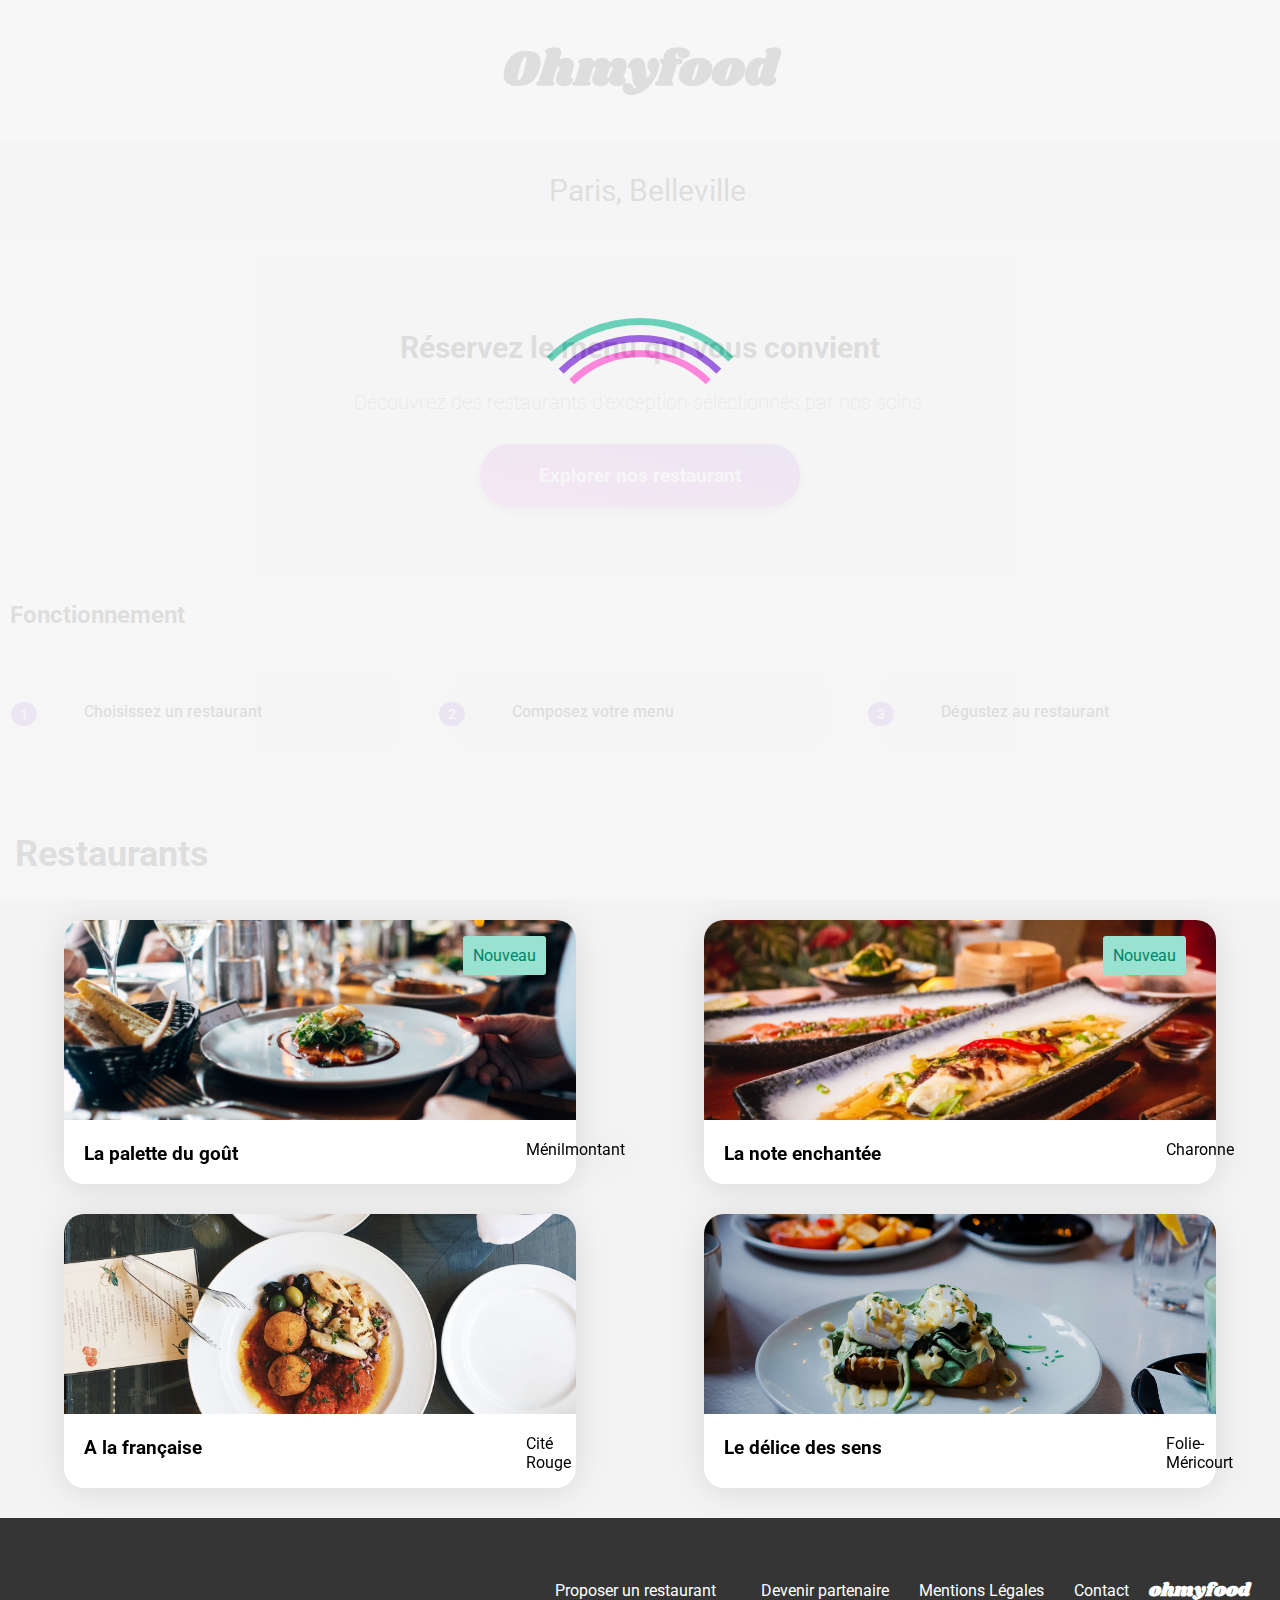
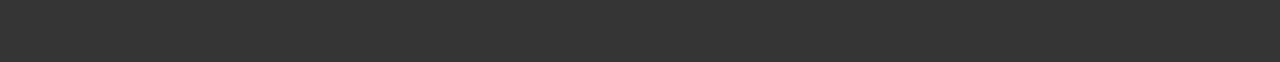
==== commit 9e483563: "Add files via upload" ====
--- a/index.html
+++ b/index.html
@@ -66,24 +66,24 @@
 
                 <div class="card__main">
                     <a href="menu_palettes.html">
-                    <img src="Images et textes Ohmyfood/images/restaurants/jay-wennington-N_Y88TWmGwA-unsplash.jpg" alt="photo_menu"><p class="new">Nouveau</p>
+                    <img src="images/restaurants/jay-wennington-N_Y88TWmGwA-unsplash.jpg" alt="photo_menu"><p class="new">Nouveau</p>
                 
                     <div class="card__txt">
                         <h3>La palette du goût</h3>
                         <p>Ménilmontant</p>
-                        <div class="favoris"><a href="#"><i class="fa-regular fa-heart "></i><i class="fa-solid fa-heart"></i></a></div>
+                        <div class="favoris"><i class="fa-regular fa-heart "></i><i class="fa-solid fa-heart"></i></div>
                     </div>
                     </a>
                 </div>
             
                 <div class="card__main">
                     <a href="menu_note.html">
-                    <img src="Images et textes Ohmyfood/images/restaurants/louis-hansel-shotsoflouis-qNBGVyOCY8Q-unsplash.jpg" alt="photo_menu"><p class="new">Nouveau</p>
+                    <img src="images/restaurants/louis-hansel-shotsoflouis-qNBGVyOCY8Q-unsplash.jpg" alt="photo_menu"><p class="new">Nouveau</p>
                 
                     <div class="card__txt">
                         <h3>La note enchantée</h3>
                         <p>Charonne</p>
-                        <div class="favoris"><a href="#"><i class="fa-regular fa-heart"></i><i class="fa-solid fa-heart"></i></a></div>
+                        <div class="favoris"><i class="fa-regular fa-heart"></i><i class="fa-solid fa-heart"></i></div>
                     </div>
                     </a>
                 </div>
@@ -91,12 +91,12 @@
 
                 <div class="card__main">
                     <a href="menu_fr.html">
-                    <img src="Images et textes Ohmyfood/images/restaurants/stil-u2Lp8tXIcjw-unsplash.jpg" alt="photo_menu">
+                    <img src="images/restaurants/stil-u2Lp8tXIcjw-unsplash.jpg" alt="photo_menu">
                 
                     <div class="card__txt">
                         <h3>A la française</h3>
                         <p>Cité Rouge</p>
-                        <div class="favoris"><a href="#"><i class="fa-regular fa-heart"></i><i class="fa-solid fa-heart"></i></a></div>
+                        <div class="favoris"><i class="fa-regular fa-heart"></i><i class="fa-solid fa-heart"></i></div>
                     </div>
                     </a>
                 </div>
@@ -104,12 +104,12 @@
 
                 <div class="card__main">
                     <a href="menu_delice.html">
-                    <img src="Images et textes Ohmyfood/images/restaurants/toa-heftiba-DQKerTsQwi0-unsplash.jpg" alt="photo_menu">
+                    <img src="images/restaurants/toa-heftiba-DQKerTsQwi0-unsplash.jpg" alt="photo_menu">
                 
                     <div class="card__txt">
                         <h3>Le délice des sens</h3>
                         <p>Folie-Méricourt</p>
-                        <div class="favoris"><a href="#"><i class="fa-regular fa-heart"></i><i class="fa-solid fa-heart"></i></a></div>
+                        <div class="favoris"><i class="fa-regular fa-heart"></i><i class="fa-solid fa-heart"></i></div>
                     </div>
                     </a>
                 
--- a/style.css
+++ b/style.css
@@ -194,7 +194,7 @@
   background-color: #99E2D0;
   color: #008766;
   padding: 10px;
-  font-weight: 20px;
+  font-weight: 400;
   border-radius: 3px;
   position: absolute;
   top: 0px;
@@ -233,6 +233,7 @@
   color: transparent;
   background-image: linear-gradient(0deg, #9356dc, #ff79da);
   -webkit-background-clip: text;
+  background-clip: text;
   opacity: 0;
   transition: all 350ms ease-in-out;
 }
@@ -274,7 +275,7 @@
   display: flex;
   align-items: center;
   flex-direction: row-reverse;
-  text-wrap: nowrap;
+  white-space: nowrap;
 }
 
 /**********Pages Menus**********/
@@ -320,7 +321,7 @@
   padding-top: 20px;
   text-align: center;
   font-family: "Shrikhand", serif;
-  text-wrap: nowrap;
+  white-space: nowrap;
 }
 
 .heart i {
@@ -364,21 +365,29 @@
 }
 
 .menus__bloc:nth-child(1) {
-  animation-delay: 0, 2s;
+  animation: apparition 0.2s ease forwards;
 }
 
 .menus__bloc:nth-child(2) {
-  animation-delay: 0, 4s;
+  animation: apparition 0.4s ease forwards;
 }
 
 .menus__bloc:nth-child(3) {
-  animation-delay: 0, 6s;
+  animation: apparition 0.6s ease forwards;
 }
 
 .menus__bloc:nth-child(4) {
-  animation-delay: 0, 8s;
-}
-
+  animation: apparition 0.8s ease forwards;
+}
+
+@keyframes apparition {
+  from {
+    opacity: 0;
+  }
+  to {
+    opacity: 1;
+  }
+}
 .menus-content {
   display: flex;
   justify-content: space-between;
@@ -498,7 +507,7 @@
     color: white;
     font-weight: bold;
     font-size: 20px;
-    text-wrap: nowrap;
+    white-space: nowrap;
   }
   nav .explorer:hover {
     box-shadow: 0.35rem 0.35rem 20px rgba(0, 0, 0, 0.35);
@@ -512,7 +521,7 @@
     margin: 0 0 0 14px;
   }
   .fonction__menu span {
-    text-wrap: nowrap;
+    white-space: nowrap;
   }
   .fonctionnement {
     padding: 20px;
@@ -537,8 +546,6 @@
     position: absolute;
     padding: 4px 9px 4px 9px;
     border-radius: 50px;
-    -webkit-transform: translateX(-185%);
-    -ms-transform: translateX(-185%);
     transform: translateX(-185%);
   }
   .restaurants {
@@ -567,6 +574,12 @@
     margin-left: 20px;
     display: grid;
     grid-template-columns: 1fr 50px;
+    padding-bottom: 30px;
+  }
+  .card__txt p {
+    position: absolute;
+    bottom: 0;
+    top: auto;
   }
   .favoris i {
     position: absolute;
@@ -652,7 +665,7 @@
   .first__title {
     display: flex;
     margin-left: 5%;
-    text-wrap: nowrap;
+    white-space: nowrap;
   }
   .heart i {
     position: absolute;
@@ -713,7 +726,7 @@
     transform: translateX(98px);
     transition: all 1s;
     font-weight: bold;
-    text-wrap: nowrap;
+    white-space: nowrap;
   }
   .prix:hover {
     transform: translateX(0px);
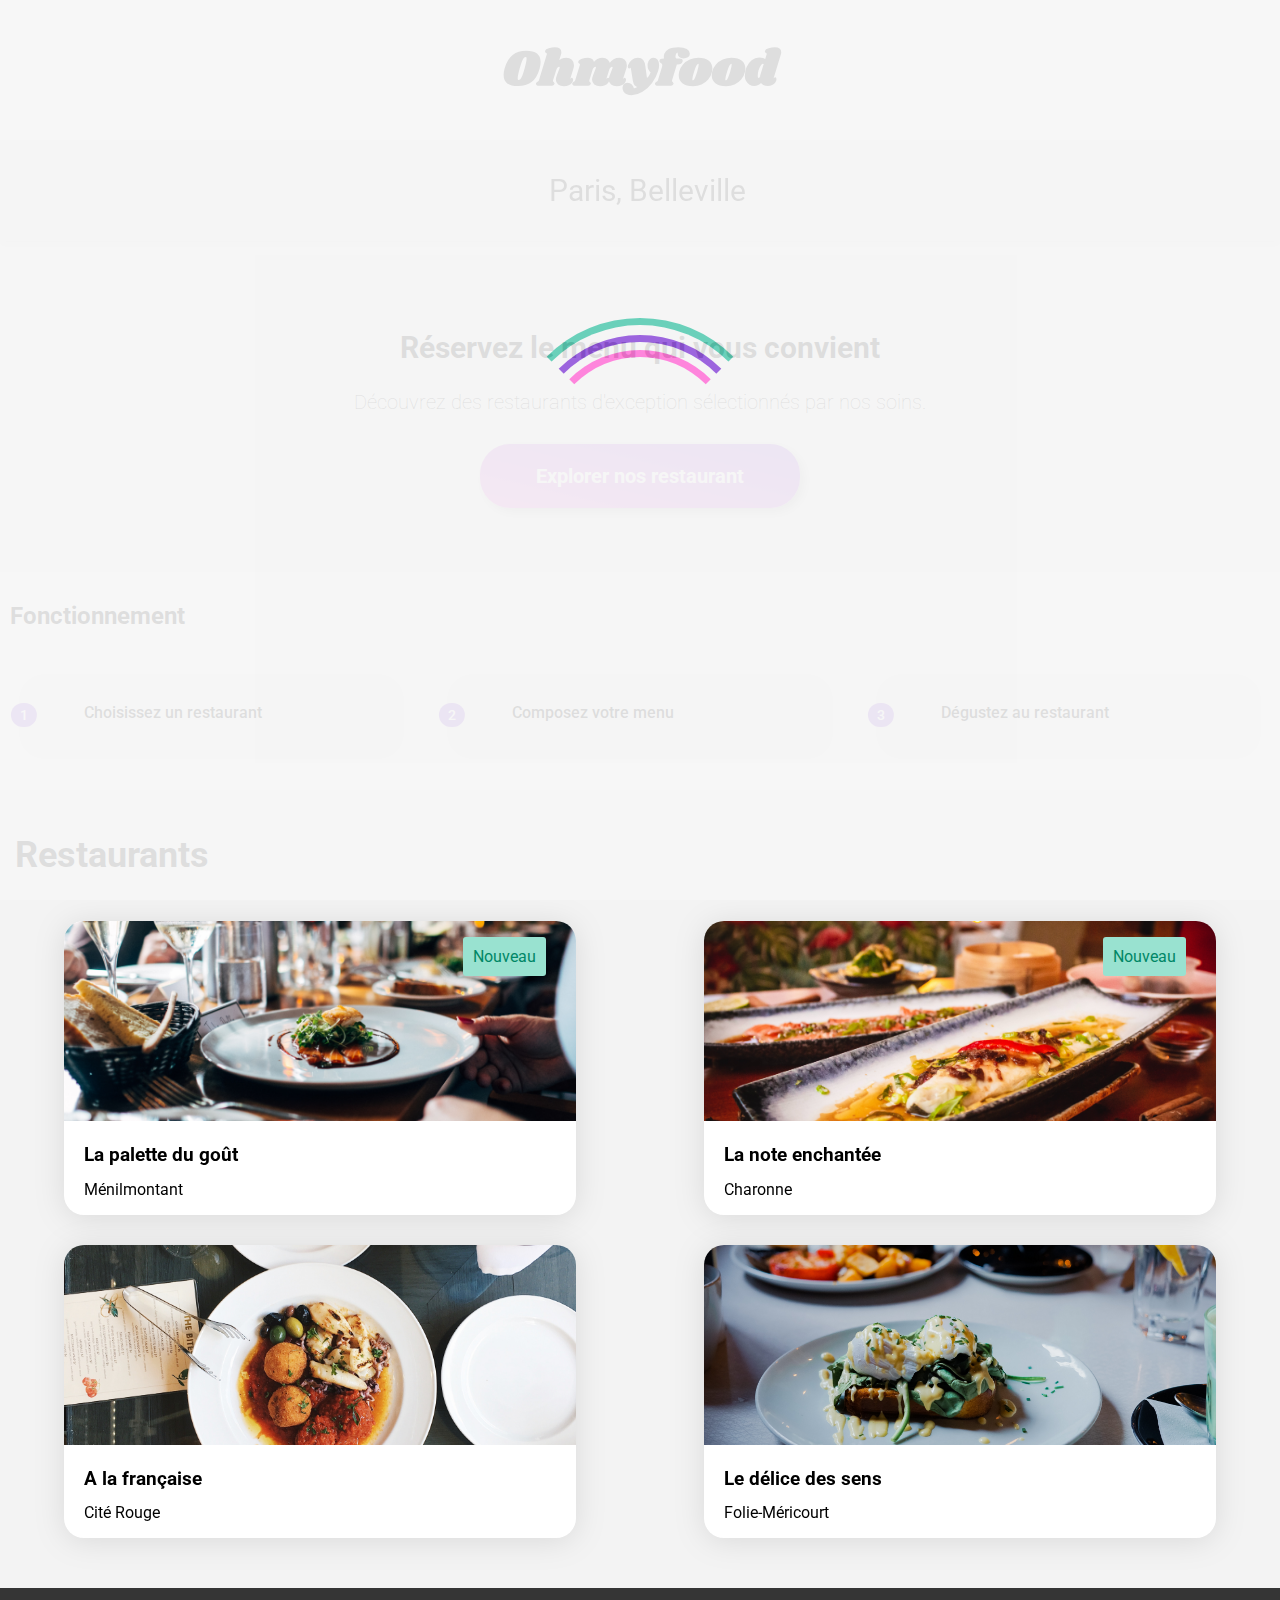
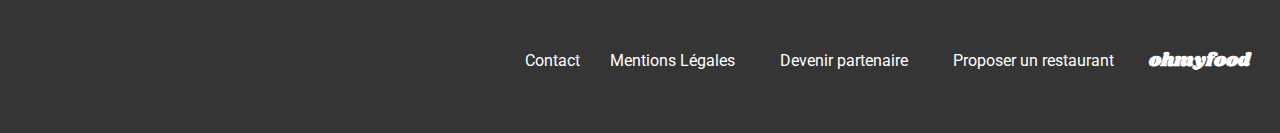
==== commit 2b07410f: "Add files via upload" ====
--- a/index.html
+++ b/index.html
@@ -17,9 +17,9 @@
     </div>
 
     <header>
-        
-       <a href="#"><h1 class="logo">0hmyfood</h1></a>
-
+        <a href="#">
+            <h1 class="logo">0hmyfood</h1>
+        </a>
         <div class="localisation">
             <p><i class="fa-solid fa-location-dot"></i>Paris, Belleville</p>
         </div>
@@ -29,88 +29,96 @@
         <nav>
             <h2 class="menu__title">Réservez le menu qui vous convient</h2>
             <p class="menu__sous-titre">Découvrez des restaurants d'exception sélectionnés par nos soins.</p>
-            <a href="#"><div class="explorer">Explorer nos restaurant</div></a>
+            <a href="#">
+                <div class="explorer">Explorer nos restaurant</div>
+            </a>
         </nav>
 
         <section class="fonctionnement">
+
             <div class="fonction__container">
-            <h2>Fonctionnement</h2>
-            <ul class="fonction__menus">
-            <li class="fonction__menu">
-            <span class="fonction__number">1</span>
-            <i class="fas fa-mobile-alt fonction__icon"></i>
-            <span>Choisissez un restaurant</span>
-            </li>
-            <li class="fonction__menu">
-            <span class="fonction__number">2</span>
-            <i class="fas fa-list fonction__icon"></i>
-            <span>Composez votre menu</span>
-            </li>
-            <li class="fonction__menu">
-            <span class="fonction__number">3</span>
-            <i class="fas fa-store fonction__icon"></i>
-            <span>Dégustez au restaurant</span>
-            </li>
-            </ul>
+
+                <h2>Fonctionnement</h2>
+
+                    <ul class="fonction__menus">
+                        <li class="fonction__menu">
+                            <span class="fonction__number">1</span>
+                            <i class="fas fa-mobile-alt fonction__icon"></i>
+                            <span>Choisissez un restaurant</span>
+                        </li>
+                        <li class="fonction__menu">
+                            <span class="fonction__number">2</span>
+                            <i class="fas fa-list fonction__icon"></i>
+                            <span>Composez votre menu</span>
+                        </li>
+                        <li class="fonction__menu">
+                            <span class="fonction__number">3</span>
+                            <i class="fas fa-store fonction__icon"></i>
+                            <span>Dégustez au restaurant</span>
+                        </li>
+                    </ul>
             </div>
-            </section>
+            
+        </section>
          
 
         
 
         <section class="restaurants">
+            
             <div class="resto__bloc">
+
             <div class="restaurants__title"><h2>Restaurants</h2></div>
 
             <div class="cards">
 
                 <div class="card__main">
                     <a href="menu_palettes.html">
-                    <img src="images/restaurants/jay-wennington-N_Y88TWmGwA-unsplash.jpg" alt="photo_menu"><p class="new">Nouveau</p>
+                        <img src="images/restaurants/jay-wennington-N_Y88TWmGwA-unsplash.jpg" alt="photo_menu"><p class="new">Nouveau</p>
                 
-                    <div class="card__txt">
-                        <h3>La palette du goût</h3>
-                        <p>Ménilmontant</p>
-                        <div class="favoris"><i class="fa-regular fa-heart "></i><i class="fa-solid fa-heart"></i></div>
-                    </div>
+                        <div class="card__txt">
+                            <h3>La palette du goût</h3>
+                            <p>Ménilmontant</p>
+                            <div class="favoris"><i class="fa-regular fa-heart "></i><i class="fa-solid fa-heart"></i></div>
+                        </div>
                     </a>
                 </div>
             
                 <div class="card__main">
                     <a href="menu_note.html">
-                    <img src="images/restaurants/louis-hansel-shotsoflouis-qNBGVyOCY8Q-unsplash.jpg" alt="photo_menu"><p class="new">Nouveau</p>
+                        <img src="images/restaurants/louis-hansel-shotsoflouis-qNBGVyOCY8Q-unsplash.jpg" alt="photo_menu"><p class="new">Nouveau</p>
                 
-                    <div class="card__txt">
-                        <h3>La note enchantée</h3>
-                        <p>Charonne</p>
-                        <div class="favoris"><i class="fa-regular fa-heart"></i><i class="fa-solid fa-heart"></i></div>
-                    </div>
+                        <div class="card__txt">
+                            <h3>La note enchantée</h3>
+                            <p>Charonne</p>
+                            <div class="favoris"><i class="fa-regular fa-heart"></i><i class="fa-solid fa-heart"></i></div>
+                        </div>
                     </a>
                 </div>
                 
 
                 <div class="card__main">
                     <a href="menu_fr.html">
-                    <img src="images/restaurants/stil-u2Lp8tXIcjw-unsplash.jpg" alt="photo_menu">
+                        <img src="images/restaurants/stil-u2Lp8tXIcjw-unsplash.jpg" alt="photo_menu">
                 
-                    <div class="card__txt">
-                        <h3>A la française</h3>
-                        <p>Cité Rouge</p>
-                        <div class="favoris"><i class="fa-regular fa-heart"></i><i class="fa-solid fa-heart"></i></div>
-                    </div>
+                        <div class="card__txt">
+                            <h3>A la française</h3>
+                            <p>Cité Rouge</p>
+                            <div class="favoris"><i class="fa-regular fa-heart"></i><i class="fa-solid fa-heart"></i></div>
+                        </div>
                     </a>
                 </div>
                 
 
                 <div class="card__main">
                     <a href="menu_delice.html">
-                    <img src="images/restaurants/toa-heftiba-DQKerTsQwi0-unsplash.jpg" alt="photo_menu">
+                        <img src="images/restaurants/toa-heftiba-DQKerTsQwi0-unsplash.jpg" alt="photo_menu">
                 
-                    <div class="card__txt">
-                        <h3>Le délice des sens</h3>
-                        <p>Folie-Méricourt</p>
-                        <div class="favoris"><i class="fa-regular fa-heart"></i><i class="fa-solid fa-heart"></i></div>
-                    </div>
+                        <div class="card__txt">
+                            <h3>Le délice des sens</h3>
+                            <p>Folie-Méricourt</p>
+                            <div class="favoris"><i class="fa-regular fa-heart"></i><i class="fa-solid fa-heart"></i></div>
+                        </div>
                     </a>
                 
                 </div>
@@ -122,16 +130,16 @@
 
     <footer>
         <div class="ft">
-        <div class="logo__footer"><h3>ohmyfood</h3></div>
-        <div>
 
-        <div class="footer__txt">
-            <p><i class="fa-solid fa-utensils"></i>Proposer un restaurant</p>
-            <p><i class="fa-regular fa-handshake"></i>Devenir partenaire</p>
-            <p>Mentions Légales</p>
-            <p>Contact</p>
-        </div>
-        </div>
+            <div class="logo__footer"><h3>ohmyfood</h3></div>
+
+            <div class="footer__txt">
+                <p><i class="fa-solid fa-utensils"></i>Proposer un restaurant</p>
+                <p><i class="fa-regular fa-handshake"></i>Devenir partenaire</p>
+                <p>Mentions Légales</p>
+                <p>Contact</p>
+            </div>
+        
         </div>
     </footer>
     
--- a/style.css
+++ b/style.css
@@ -77,27 +77,38 @@
 .logo {
   text-align: center;
   font-family: "Shrikhand", serif;
-  font-size: 50px;
+  font-size: 40px;
+  padding-bottom: 20px;
   color: black;
+  box-shadow: 0px 4px 4px 0px rgba(0, 0, 0, 0.2509803922);
 }
 
 .localisation {
   text-align: center;
-  padding: 3px;
+  padding: 15px;
   background: #EAEAEA;
-  font-size: 30px;
+  filter: drop-shadow(0px 3px 5px rgba(0, 0, 0, 0.1));
+  box-shadow: 0px 4px 4px 0px rgba(0, 0, 0, 0.2509803922);
+  font-size: larger;
+  margin-top: -20px;
   font-family: "Roboto", sans-serif;
 }
 
 .localisation i {
-  margin-right: 15px;
-  font-size: 25px;
+  margin-right: 10px;
+  font-size: 16px;
 }
 
 /*******Main********/
+main {
+  margin: auto;
+  font-family: "Roboto", sans-serif;
+  background: #F6F6F6;
+}
+
 nav {
   background-color: #F3F3F3;
-  padding: 5%;
+  padding: 10%;
   text-align: center;
 }
 nav .menu__title {
@@ -111,13 +122,14 @@
 nav .explorer {
   border-radius: 30px;
   background: linear-gradient(193.33deg, #9356DC -11.44%, #FF79DA 123.93%);
+  box-shadow: 0.25rem 0.25rem 10px rgba(0, 0, 0, 0.25);
   padding: 20px;
-  width: 280px;
+  width: auto;
   margin: auto;
   color: white;
   font-weight: bold;
-  font-size: larger;
-  box-shadow: 0px 4px 10px 0px rgba(0, 0, 0, 0.2509803922);
+  font-size: 20px;
+  white-space: nowrap;
 }
 nav .explorer:hover {
   box-shadow: 0.35rem 0.35rem 20px rgba(0, 0, 0, 0.35);
@@ -125,6 +137,7 @@
 
 .fonctionnement {
   padding: 10px;
+  background-color: #FFFFFF;
 }
 
 .fonction__icon {
@@ -136,19 +149,12 @@
   color: #9356DC;
 }
 
-.fonction__container {
-  margin: auto;
-  max-width: 1440px;
-  /*padding: 0px 10%;*/
-}
-
 .fonction__menus {
   list-style: none;
   padding: 25px 0 0 0;
   margin: 0;
   display: flex;
-  flex-direction: row;
-  justify-content: space-between;
+  flex-direction: column;
   gap: 25px;
   margin-bottom: 30px;
 }
@@ -168,26 +174,23 @@
   border-radius: 20px;
   font-weight: 500;
   padding: 28px 35px;
-  width: 100%;
+  width: auto;
   display: flex;
   margin: 0px 14px;
+  white-space: nowrap;
+  box-shadow: 0 4px 8px 5px rgba(0, 0, 0, 0.07);
+}
+.fonction__menu:hover {
+  background-color: #e4d3f9;
 }
 
 .restaurants {
   background: #F3F3F3;
-}
-.restaurants .cards {
-  display: flex;
-  flex-wrap: wrap;
 }
 
 .restaurants__title {
   padding: 15px;
   font-size: 24px;
-}
-
-.resto_bloc {
-  padding: 0px 5%;
 }
 
 .new {
@@ -201,6 +204,9 @@
   right: 30px;
 }
 
+.cards {
+  padding-bottom: 20px;
+}
 .cards img {
   object-fit: cover;
   height: 200px;
@@ -213,7 +219,7 @@
   background-color: white;
   border-radius: 20px;
   filter: drop-shadow(0px 3px 15px rgba(0, 0, 0, 0.1));
-  width: 40%;
+  width: 90%;
   margin: auto;
   margin-bottom: 30px;
 }
@@ -222,6 +228,11 @@
   margin-left: 20px;
   display: grid;
   grid-template-columns: 1fr 50px;
+  padding-bottom: 30px;
+}
+.card__txt p {
+  position: absolute;
+  bottom: 0;
 }
 
 .favoris i {
@@ -232,7 +243,6 @@
 .favoris .fa-solid {
   color: transparent;
   background-image: linear-gradient(0deg, #9356dc, #ff79da);
-  -webkit-background-clip: text;
   background-clip: text;
   opacity: 0;
   transition: all 350ms ease-in-out;
@@ -255,14 +265,16 @@
 
 .logo__footer {
   margin-left: 20px;
+  width: 60%;
   font-family: "Shrikhand", serif;
 }
 
 .footer__txt {
   font-family: "Roboto", sans-serif;
   display: flex;
-  justify-content: flex-end;
-  gap: 30px;
+  flex-direction: column;
+  gap: inherit;
+  padding: 0px 15px;
 }
 
 footer i {
@@ -270,15 +282,12 @@
 }
 
 .ft {
-  margin: 30px;
-  margin: 30px;
-  display: flex;
-  align-items: center;
-  flex-direction: row-reverse;
-  white-space: nowrap;
-}
-
-/**********Pages Menus**********/
+  align-items: inherit;
+  display: flex;
+  flex-direction: column;
+}
+
+/**Pages menus version mobile**/
 .header {
   height: 63px;
   background-color: #fff;
@@ -309,7 +318,7 @@
 }
 
 .menus {
-  width: 80%;
+  width: 100%;
   margin: auto;
   background: #F6F6F6;
   border-top-left-radius: 40px;
@@ -318,10 +327,10 @@
 }
 
 .first__title {
-  padding-top: 20px;
-  text-align: center;
-  font-family: "Shrikhand", serif;
+  display: flex;
+  margin-left: 5%;
   white-space: nowrap;
+  font-family: "Shrikhand";
 }
 
 .heart i {
@@ -332,7 +341,7 @@
 .heart .fa-solid {
   color: transparent;
   background-image: linear-gradient(0deg, #9356dc, #ff79da);
-  -webkit-background-clip: text;
+  background-clip: text;
   opacity: 0;
   transition: all 350ms ease-in-out;
 }
@@ -365,27 +374,29 @@
 }
 
 .menus__bloc:nth-child(1) {
-  animation: apparition 0.2s ease forwards;
+  animation-delay: 0.2s;
 }
 
 .menus__bloc:nth-child(2) {
-  animation: apparition 0.4s ease forwards;
+  animation-delay: 0.4s;
 }
 
 .menus__bloc:nth-child(3) {
-  animation: apparition 0.6s ease forwards;
+  animation-delay: 0.6s;
 }
 
 .menus__bloc:nth-child(4) {
-  animation: apparition 0.8s ease forwards;
-}
-
-@keyframes apparition {
-  from {
+  animation-delay: 0.8s;
+}
+
+@keyframes menus__bloc {
+  0% {
     opacity: 0;
-  }
-  to {
+    transform: translateY(5px);
+  }
+  100% {
     opacity: 1;
+    transform: translateY(0);
   }
 }
 .menus-content {
@@ -396,20 +407,17 @@
   background-color: #FFFFFF;
   overflow: hidden;
   margin-bottom: 10px;
+  animation: menus__bloc 2s ease both;
 }
 
 .text-content {
   padding-left: 7px;
-}
-.text-content h3 {
   overflow: hidden;
+}
+.text-content h3, .text-content p {
   text-overflow: ellipsis;
-  white-space: initial;
-}
-.text-content p {
+  white-space: nowrap;
   overflow: hidden;
-  text-overflow: ellipsis;
-  white-space: initial;
 }
 
 .prix {
@@ -418,13 +426,13 @@
   transform: translateX(98px);
   transition: all 1s;
   font-weight: bold;
+  white-space: nowrap;
 }
 .prix:hover {
   transform: translateX(0px);
 }
 .prix p {
   margin-right: 10px;
-  text-overflow: ellipsis;
 }
 .prix span {
   border-radius: 0 15px 15px 0;
@@ -444,50 +452,38 @@
 .command {
   border-radius: 30px;
   background: linear-gradient(193.33deg, #9356DC -11.44%, #FF79DA 123.93%);
-  box-shadow: 0.25rem 0.25rem 10px rgba(0, 0, 0, 0.25);
   padding: 20px;
   width: 130px;
   margin: auto;
-  color: #FFFFFF;
+  color: white;
   font-weight: bold;
   font-size: larger;
   text-align: center;
   margin-top: 50px;
-}
-@media (max-width: 767.98px) {
+  box-shadow: 0.25rem 0.25rem 10px rgba(0, 0, 0, 0.25);
+}
+.command:hover {
+  box-shadow: 0.35rem 0.35rem 20px rgba(0, 0, 0, 0.35);
+}
+
+@media (min-width: 768px) {
   /*******Header********/
   .logo {
-    text-align: center;
-    font-family: "Shrikhand", serif;
-    font-size: 40px;
-    padding-bottom: 20px;
-    color: black;
-    box-shadow: 0px 4px 4px 0px rgba(0, 0, 0, 0.2509803922);
+    font-size: 50px;
+    box-shadow: inherit;
   }
   .localisation {
-    text-align: center;
-    padding: 15px;
-    background: #EAEAEA;
-    filter: drop-shadow(0px 3px 5px rgba(0, 0, 0, 0.1));
-    box-shadow: 0px 4px 4px 0px rgba(0, 0, 0, 0.2509803922);
-    font-size: larger;
-    margin-top: -20px;
-    font-family: "Roboto", sans-serif;
+    padding: 3px;
+    font-size: 30px;
+    box-shadow: inherit;
   }
   .localisation i {
-    margin-right: 10px;
-    font-size: 16px;
+    margin-right: 15px;
+    font-size: 25px;
   }
   /*******Main********/
-  main {
-    margin: auto;
-    font-family: "Roboto", sans-serif;
-    background: #F6F6F6;
-  }
   nav {
-    background-color: #F3F3F3;
-    padding: 10%;
-    text-align: center;
+    padding: 5%;
   }
   nav .menu__title {
     font-size: 30px;
@@ -498,34 +494,7 @@
     font-weight: 100;
   }
   nav .explorer {
-    border-radius: 30px;
-    background: linear-gradient(193.33deg, #9356DC -11.44%, #FF79DA 123.93%);
-    box-shadow: 0.25rem 0.25rem 10px rgba(0, 0, 0, 0.25);
-    padding: 20px;
-    width: auto;
-    margin: auto;
-    color: white;
-    font-weight: bold;
-    font-size: 20px;
-    white-space: nowrap;
-  }
-  nav .explorer:hover {
-    box-shadow: 0.35rem 0.35rem 20px rgba(0, 0, 0, 0.35);
-  }
-  .fonction__menus {
-    flex-direction: column;
-    margin-bottom: 30px;
-  }
-  .fonction__menu {
-    width: auto;
-    margin: 0 0 0 14px;
-  }
-  .fonction__menu span {
-    white-space: nowrap;
-  }
-  .fonctionnement {
-    padding: 20px;
-    background-color: #FFFFFF;
+    width: 280px;
   }
   .fonction__icon {
     color: #7e7e7e;
@@ -535,229 +504,63 @@
   .fonction__icon:hover {
     color: #9356DC;
   }
+  .fonction__menus {
+    flex-direction: row;
+    gap: 25px;
+    justify-content: space-between;
+  }
   .fonction__container {
     margin: auto;
     max-width: 1440px;
   }
-  .fonction__number {
-    background-color: #9356dc;
-    color: #fff;
-    font-size: 14px;
-    position: absolute;
-    padding: 4px 9px 4px 9px;
-    border-radius: 50px;
-    transform: translateX(-185%);
-  }
-  .restaurants {
-    background: #F3F3F3;
-  }
-  .restaurants__title {
-    padding: 15px;
-    font-size: 24px;
-  }
-  .cards img {
-    object-fit: cover;
-    height: 200px;
+  .fonction__menu {
     width: 100%;
-    border-top-right-radius: 20px;
-    border-top-left-radius: 20px;
+    margin: inherit;
+    white-space: inherit;
+    margin: 0px 14px;
+  }
+  .restaurants .cards {
+    display: flex;
+    flex-wrap: wrap;
   }
   .card__main {
-    background-color: white;
-    border-radius: 20px;
-    filter: drop-shadow(0px 3px 15px rgba(0, 0, 0, 0.1));
-    width: 90%;
-    margin: auto;
-    margin-bottom: 30px;
-  }
-  .card__txt {
-    margin-left: 20px;
-    display: grid;
-    grid-template-columns: 1fr 50px;
-    padding-bottom: 30px;
-  }
-  .card__txt p {
-    position: absolute;
-    bottom: 0;
-    top: auto;
-  }
-  .favoris i {
-    position: absolute;
-  }
-  .favoris .fa-solid {
-    color: transparent;
-    background-image: linear-gradient(0deg, #9356dc, #ff79da);
-    -webkit-background-clip: text;
-    opacity: 0;
-    transition: all 350ms ease-in-out;
-  }
-  .favoris .fa-solid:hover {
-    opacity: 1;
-    transform: scale(1.2);
-  }
-  .favoris .fa-regular:hover {
-    color: transparent;
-  }
-  .command {
-    padding: 20px;
-    width: 100%;
+    width: 40%;
   }
   /*******Footer********/
   footer {
-    background: #353535;
-    padding-top: 10px;
-    padding-bottom: 10px;
-    color: white;
-  }
-  .logo__footer {
-    margin-left: 20px;
-    width: 60%;
-    font-family: "Shrikhand", serif;
+    display: flex;
+    justify-content: flex-end;
   }
   .footer__txt {
-    font-family: "Roboto", sans-serif;
-    display: flex;
-    flex-direction: column;
-    gap: inherit;
+    gap: 30px;
+    flex-direction: inherit;
   }
   footer i {
     margin-right: 15px;
   }
   .ft {
-    align-items: inherit;
-    display: flex;
-    flex-direction: column;
-  }
-  /**Pages menus version mobile**/
-  .header {
-    height: 63px;
-    background-color: #fff;
-    display: flex;
+    margin: 30px;
+    align-items: center;
+    flex-direction: row-reverse;
+    white-space: nowrap;
+  }
+  /**********Pages Menus**********/
+  .main__container {
+    background: #FFFFFF;
+  }
+  .menus {
+    width: 80%;
+    padding-bottom: 40px;
+  }
+  .first__title {
+    padding-top: 20px;
     justify-content: center;
-    align-items: center;
-    position: relative;
-  }
-  .header__arrow {
-    position: absolute;
-    color: #353535;
-    font-size: 18px;
-    left: 25px;
-  }
-  .header__logo {
-    font-family: "Shrikhand", cursive;
-    font-size: 30px;
-    text-decoration: none;
-    color: #101010;
-  }
-  .img__background img {
-    width: 100%;
-    height: 400px;
-    object-fit: cover;
-  }
-  .menus {
-    width: 100%;
-    margin: auto;
-    background: #F6F6F6;
-    border-top-left-radius: 40px;
-    border-top-right-radius: 40px;
-    transform: translateY(-50px);
-  }
-  .first__title {
-    display: flex;
-    margin-left: 5%;
-    white-space: nowrap;
-  }
-  .heart i {
-    position: absolute;
-    font-size: 2rem;
-    margin-left: 20px;
-  }
-  .heart .fa-solid {
-    color: transparent;
-    background-image: linear-gradient(0deg, #9356dc, #ff79da);
-    -webkit-background-clip: text;
-    opacity: 0;
-    transition: all 350ms ease-in-out;
-  }
-  .heart .fa-solid:hover {
-    opacity: 1;
-    transform: scale(1.2);
-  }
-  .heart .fa-regular:hover {
-    color: transparent;
-  }
-  .menus__title::after {
-    display: block;
-    bottom: 20px;
-    content: "";
-    width: 40px;
-    height: 4px;
-    background-color: #99E2D0;
-  }
-  .menus__title {
-    font-weight: 100;
-    padding: 0px 10%;
-    margin: 20px 0px 25px;
-  }
-  .menus__bloc {
-    padding: 0px 10%;
-    margin-bottom: 50px;
-  }
-  .menus-content {
-    display: flex;
-    justify-content: space-between;
-    align-items: center;
-    border-radius: 15px;
-    background-color: #FFFFFF;
-    overflow: hidden;
-    margin-bottom: 10px;
-  }
-  .text-content {
-    padding-left: 7px;
-    overflow: hidden;
-  }
-  .text-content h3, .text-content p {
-    text-overflow: ellipsis;
-    white-space: nowrap;
-  }
-  .prix {
-    display: flex;
-    align-items: center;
-    transform: translateX(98px);
-    transition: all 1s;
-    font-weight: bold;
-    white-space: nowrap;
-  }
-  .prix:hover {
-    transform: translateX(0px);
-  }
-  .prix p {
-    margin-right: 10px;
-  }
-  .prix span {
-    border-radius: 0 15px 15px 0;
-    background-color: #99E2D0;
-    padding: 35px;
-  }
-  .fa-circle-check {
-    color: #FFFFFF;
-    font-size: 1.5rem;
-    transition: all 1s;
-  }
-  .fa-circle-check:hover {
-    transform: rotate(2turn);
   }
   .command {
-    border-radius: 30px;
-    background: linear-gradient(193.33deg, #9356DC -11.44%, #FF79DA 123.93%);
-    padding: 20px;
-    width: 130px;
-    margin: auto;
-    color: white;
-    font-weight: bold;
-    font-size: larger;
-    text-align: center;
-    margin-top: 50px;
+    box-shadow: 0.25rem 0.25rem 10px rgba(0, 0, 0, 0.25);
+  }
+  .command:hover {
+    box-shadow: 0.35rem 0.35rem 20px rgba(0, 0, 0, 0.35);
   }
 }
 
